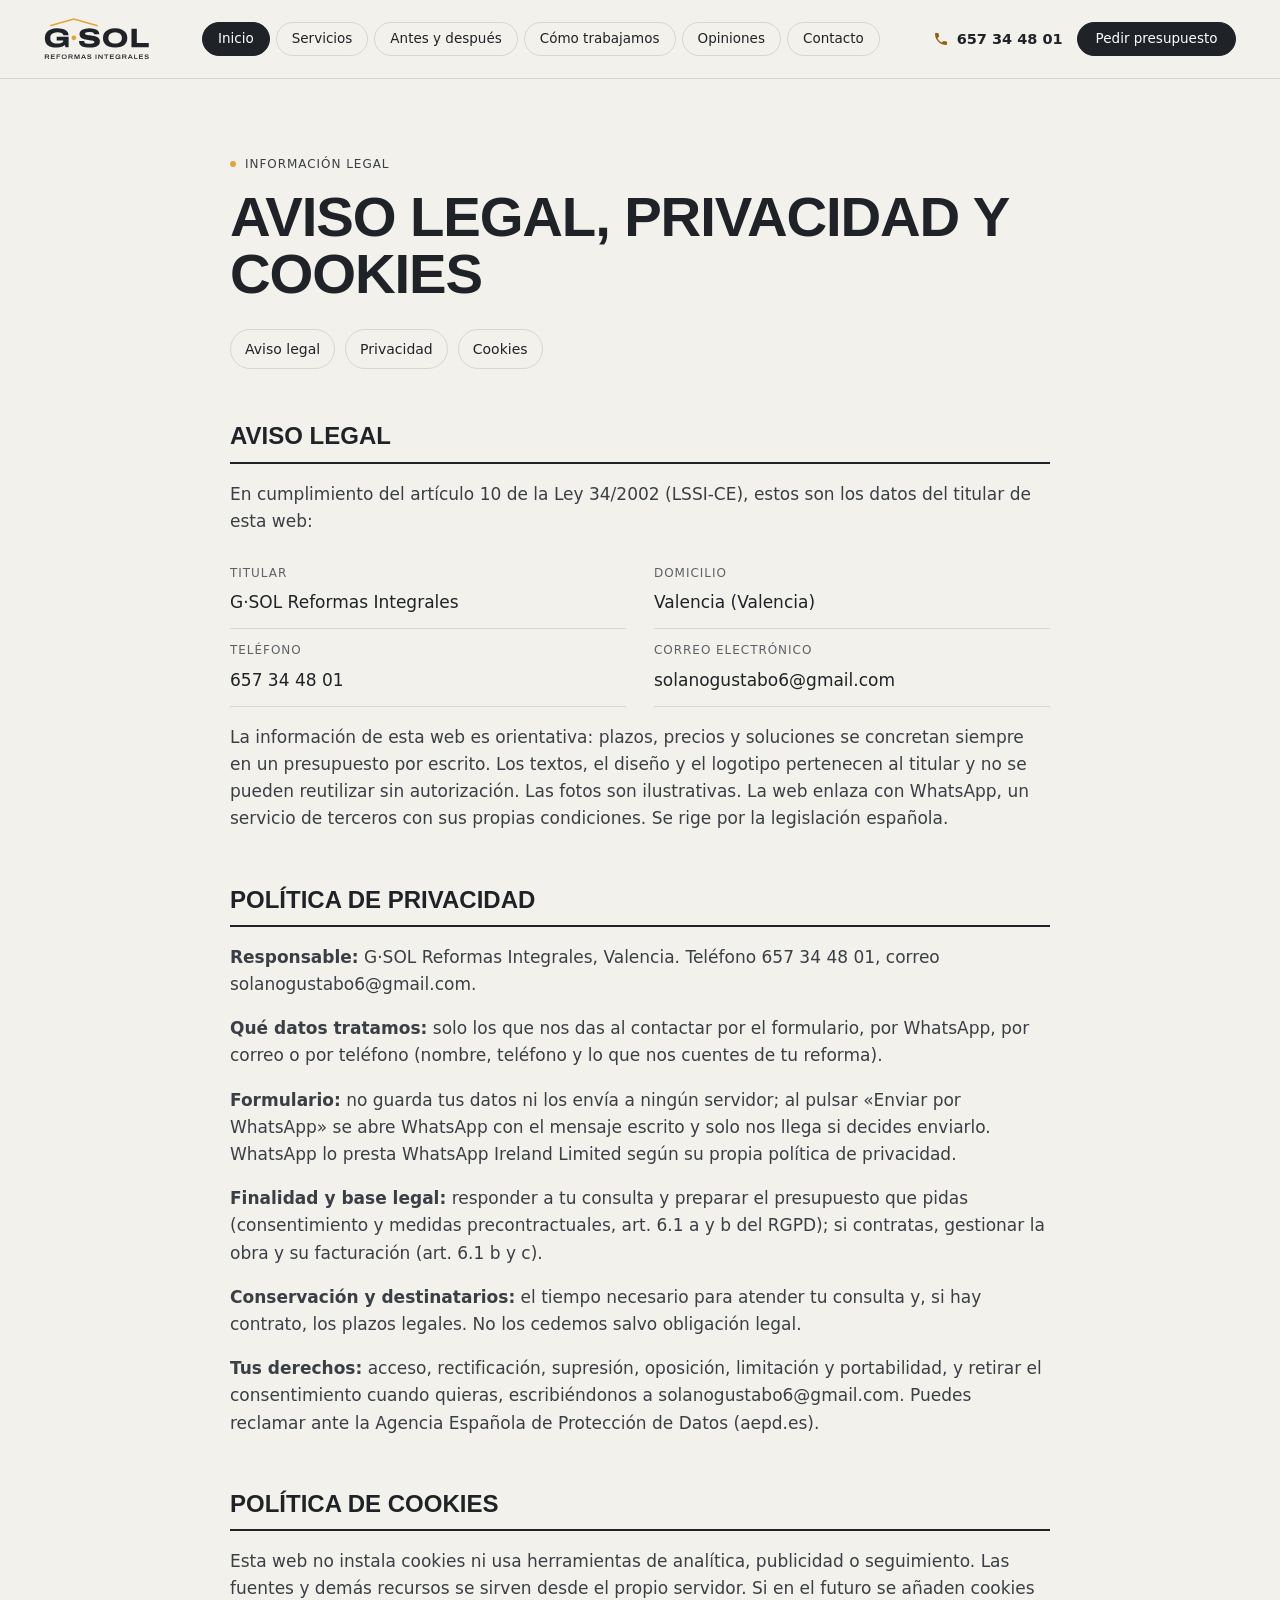
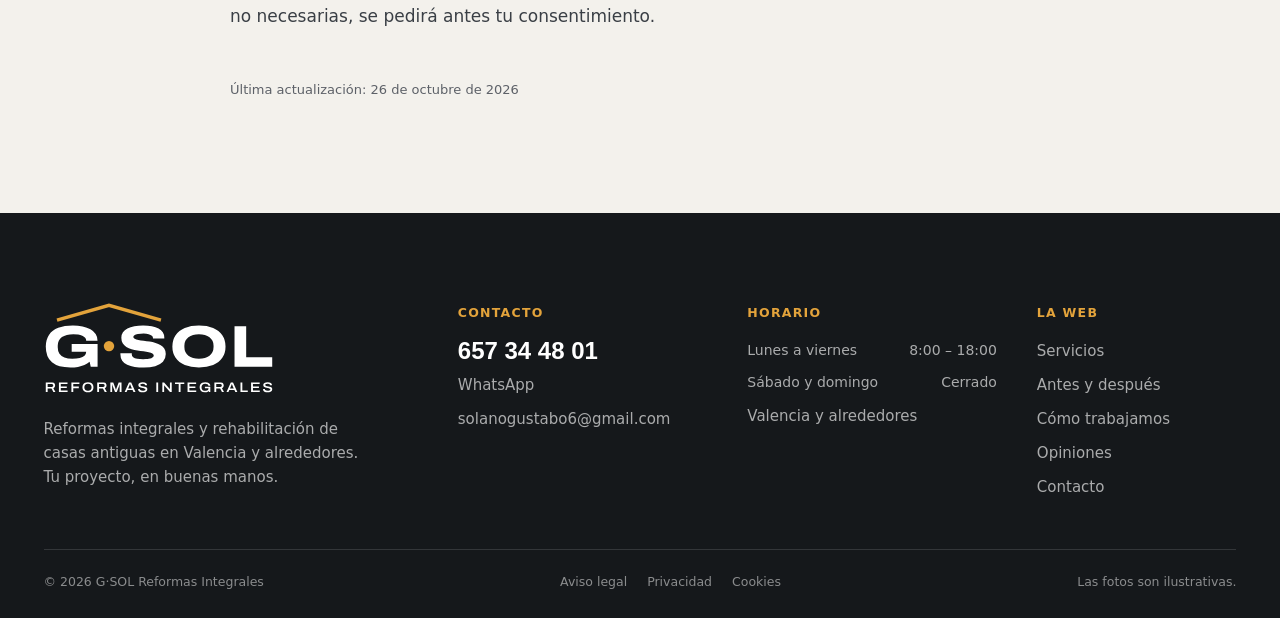
==== legal/index.html @ dd5038f7 "Web de muestra de G·SOL Reformas Integrales Co-Authored-By: Claude Opus 5.5 <noreply@anthropic.com>" ====
<!doctype html>
<html lang="es">
<head>
<meta charset="utf-8">
<meta name="viewport" content="width=device-width, initial-scale=1, viewport-fit=cover">
<title>Aviso legal, privacidad y cookies | G·SOL Reformas Integrales</title>
<meta name="description" content="Aviso legal, política de privacidad y de cookies de G·SOL Reformas Integrales (Valencia).">
<meta name="robots" content="noindex, follow">
<link rel="canonical" href="https://nocodya-hue.github.io/gsol-reforma/legal/">
<meta name="theme-color" content="#1F2327">
<meta property="og:type" content="website"><meta property="og:locale" content="es_ES"><meta property="og:title" content="Aviso legal, privacidad y cookies | G·SOL Reformas Integrales"><meta property="og:description" content="Aviso legal, política de privacidad y de cookies de G·SOL Reformas Integrales (Valencia)."><meta property="og:url" content="https://nocodya-hue.github.io/gsol-reforma/legal/"><meta property="og:image" content="https://nocodya-hue.github.io/gsol-reforma/media/img/srv-rehabilitacion-1080.webp">
<link rel="icon" href="../favicon.svg" type="image/svg+xml">
<link rel="preload" as="font" href="../fonts/archivo-var.woff2" type="font/woff2" crossorigin>
<link rel="preload" as="font" href="../fonts/inter-tight-var.woff2" type="font/woff2" crossorigin>
<script>document.documentElement.classList.add('js')</script>
<link rel="stylesheet" href="../css/main.css?v=mvpdw2lp">

</head>
<body class="sin-hero">
<a class="saltar" href="#contenido">Saltar al contenido</a>
<header class="cab" data-cab>
  <a class="cab__marca" href="../" aria-label="G·SOL Reformas Integrales, inicio"><svg class="logo cab__logo" viewBox="-30 -1080 3894 1549" role="img" aria-label="">
<path class="lg-sol" d="M190.0999999999999 -790 L1070.1 -1040 L1950.1 -790" fill="none" stroke-width="58" stroke-linejoin="miter" stroke-linecap="butt"/><path class="lg-letra" transform="translate(-56.5 0)" d="M473.9 12Q265.4 12 161 -76Q56.5 -164 56.5 -343.5Q56.5 -461 110.7 -540.2Q164.9 -619.5 267.5 -659.5Q370.2 -699.5 514 -699.5Q603.6 -699.5 679.8 -683.5Q756 -667.5 812.8 -635.5Q869.7 -603.6 901.2 -555.1Q932.6 -506.6 932.6 -441.6H740.6Q740.6 -470.4 722.9 -491.6Q705.3 -512.8 674.5 -525.8Q643.8 -538.9 604.7 -545.2Q565.7 -551.4 522.4 -551.4Q461.7 -551.4 413 -539.4Q364.2 -527.4 329.7 -502.8Q295.2 -478.2 277 -441.5Q258.9 -404.8 258.9 -356V-332Q258.9 -263.1 287.8 -219.9Q316.8 -176.7 371.9 -156.4Q427 -136 505.3 -136Q578.7 -136 631.4 -149.2Q684 -162.4 712 -187.9Q740.1 -213.5 740.1 -248.3V-254.4H495.1V-384H933.6V0H817.6L798.7 -83.3Q760.3 -50.7 710.4 -29.3Q660.6 -8 601.3 2Q541.9 12 473.9 12Z"/><circle class="lg-sol" cx="1070.1" cy="-350" r="88"/><path class="lg-letra" transform="translate(1211.8 0)" d="M449.2 12Q366 12 293.7 2Q221.3 -8 167 -32.9Q112.7 -57.9 82 -102.6Q51.3 -147.3 51.3 -216.3Q51.3 -218.3 51.3 -221.6Q51.3 -224.8 52.3 -227.8H245.9Q244.9 -223.8 244.6 -219.2Q244.3 -214.7 244.3 -209.6Q244.3 -179.1 268 -161.3Q291.6 -143.4 335 -136.1Q378.3 -128.8 435.7 -128.8Q459.9 -128.8 485.1 -130.3Q510.3 -131.9 533.7 -135.7Q557.1 -139.5 575.8 -146.6Q594.4 -153.7 605.5 -164.8Q616.5 -175.9 616.5 -191.5Q616.5 -213.7 593.5 -226.5Q570.5 -239.4 531.2 -247.2Q491.9 -255.1 443.1 -261.1Q394.3 -267.2 342 -275.4Q289.7 -283.7 240.9 -298.2Q192.1 -312.7 152.8 -336.7Q113.5 -360.6 90.5 -398.3Q67.5 -436 67.5 -490.4Q67.5 -544.2 94.5 -583.6Q121.6 -623 170.9 -648.7Q220.2 -674.4 287.9 -687Q355.5 -699.5 436.2 -699.5Q518.4 -699.5 584.5 -686.7Q650.7 -673.9 697.7 -648.3Q744.7 -622.8 769.8 -584.4Q794.8 -546 794.8 -494.8V-480.7H603.3V-489.4Q603.3 -510.4 584.6 -526.7Q565.8 -543 530.6 -552.8Q495.3 -562.5 445.7 -562.5Q385.2 -562.5 346.4 -555Q307.6 -547.4 289.2 -534.3Q270.9 -521.2 270.9 -505.5Q270.9 -484.9 293.9 -472.8Q316.9 -460.7 356.2 -453.7Q395.5 -446.6 444.3 -440.6Q493.1 -434.5 545.4 -426.2Q597.7 -418 646.5 -404.2Q695.3 -390.4 734.6 -366.7Q773.9 -343 796.9 -306.7Q819.9 -270.5 819.9 -217.6Q819.9 -135.2 772.2 -84.5Q724.6 -33.9 640.9 -10.9Q557.2 12 449.2 12ZM1381.2 12Q1243.2 12 1142 -30.2Q1040.9 -72.4 986.2 -151.9Q931.5 -231.4 931.5 -343.5Q931.5 -456.6 986.2 -536Q1040.9 -615.5 1142 -657.5Q1243.2 -699.5 1381.2 -699.5Q1521 -699.5 1621.7 -657.5Q1722.3 -615.5 1777 -536Q1831.7 -456.6 1831.7 -343.5Q1831.7 -231.4 1777 -151.9Q1722.3 -72.4 1621.7 -30.2Q1521 12 1381.2 12ZM1381.6 -136Q1436.4 -136 1481.7 -149.3Q1527 -162.6 1560 -187.9Q1593 -213.3 1611 -250Q1628.9 -286.8 1628.9 -333V-356.5Q1628.9 -402.5 1611 -438.8Q1593 -475.2 1560 -500.3Q1527 -525.4 1481.7 -538.4Q1436.4 -551.4 1381.6 -551.4Q1326.8 -551.4 1281.5 -538.4Q1236.2 -525.4 1203.2 -500.3Q1170.2 -475.2 1152.5 -438.8Q1134.9 -402.5 1134.9 -356.5V-333Q1134.9 -286.8 1152.5 -250Q1170.2 -213.3 1203.2 -187.9Q1236.2 -162.6 1281.5 -149.3Q1326.8 -136 1381.6 -136ZM1984 0V-687.5H2181.4V-160.3H2622.2V0Z"/><path class="lg-letra" transform="translate(-21.1 428.9) scale(0.2384)" d="M88.3 0V-686.4H534.2Q607.7 -686.4 655.5 -659Q703.4 -631.6 727.3 -583.8Q751.1 -536.1 751.1 -474.7Q751.1 -409.8 720 -357.6Q688.9 -305.3 627.4 -278.3L771.8 0H625L497.2 -254.6H220.6V0ZM220.6 -365.1H510.6Q561.1 -365.1 588.6 -394.7Q616.2 -424.2 616.2 -473.4Q616.2 -505.7 604.1 -528.2Q592.1 -550.7 568.6 -562.6Q545.1 -574.5 510.6 -574.5H220.6ZM1022.3 0V-686.4H1631.4V-574.5H1154.6V-406.3H1580.1V-294.3H1154.6V-111.9H1638.4V0ZM1908.3 0V-686.4H2475.8V-574.5H2040.6V-391H2434.5V-279.1H2040.6V0ZM3083.1 12Q2962.4 12 2874.5 -27.9Q2786.6 -67.9 2739.5 -147.1Q2692.4 -226.3 2692.4 -343.2Q2692.4 -461.1 2739.5 -539.8Q2786.6 -618.5 2874.5 -658.5Q2962.4 -698.4 3083.1 -698.4Q3204.9 -698.4 3292.4 -658.5Q3380 -618.5 3427.1 -539.8Q3474.2 -461.1 3474.2 -343.2Q3474.2 -226.3 3427.1 -147.1Q3380 -67.9 3292.4 -27.9Q3204.9 12 3083.1 12ZM3083.3 -99.5Q3141.3 -99.5 3188.1 -114.1Q3234.8 -128.8 3268.4 -157.7Q3302 -186.7 3320.3 -230.4Q3338.5 -274.1 3338.5 -332V-354.4Q3338.5 -412.6 3320.3 -456.4Q3302 -500.2 3268.4 -529.1Q3234.8 -558.1 3188.1 -572.5Q3141.3 -587 3083.3 -587Q3025.3 -587 2978.5 -572.5Q2931.7 -558.1 2898.1 -529.1Q2864.5 -500.2 2846.7 -456.4Q2829 -412.6 2829 -354.4V-332Q2829 -274.1 2846.7 -230.4Q2864.5 -186.7 2898.1 -157.7Q2931.8 -128.8 2978.5 -114.1Q3025.3 -99.5 3083.3 -99.5ZM3740.3 0V-686.4H4186.2Q4259.7 -686.4 4307.5 -659Q4355.4 -631.6 4379.3 -583.8Q4403.1 -536.1 4403.1 -474.7Q4403.1 -409.8 4372 -357.6Q4340.9 -305.3 4279.4 -278.3L4423.8 0H4277L4149.2 -254.6H3872.6V0ZM3872.6 -365.1H4162.6Q4213.1 -365.1 4240.6 -394.7Q4268.2 -424.2 4268.2 -473.4Q4268.2 -505.7 4256.1 -528.2Q4244.1 -550.7 4220.6 -562.6Q4197.1 -574.5 4162.6 -574.5H3872.6ZM4674.3 0V-686.4H4880.6L5022.6 -303.6Q5029.1 -285.9 5037.6 -260.1Q5046.2 -234.2 5054.9 -208.2Q5063.6 -182.1 5069.8 -161.6H5077.2Q5082.5 -180 5090.3 -205Q5098.1 -230 5106.6 -256.2Q5115.1 -282.4 5122.4 -303.1L5264.4 -686.4H5467.7V0H5335.4V-390.3Q5335.4 -420.8 5336.1 -454Q5336.8 -487.2 5338 -514.1Q5339.2 -541.1 5339.6 -552.4H5331.7Q5328 -540.2 5320.2 -515.4Q5312.3 -490.6 5303.9 -463.6Q5295.6 -436.5 5288.6 -416.5L5131.2 0H5006.1L4848.3 -416Q4840.9 -436.1 4833 -460.8Q4825.1 -485.5 4818.1 -510Q4811.1 -534.6 4805.7 -552.4H4797.8Q4798.7 -532.8 4799.4 -504.2Q4800.1 -475.6 4800.8 -445.7Q4801.6 -415.9 4801.6 -390.3V0ZM5691.1 0 5996 -686.4H6154.9L6460.3 0H6315.8L6253 -145.3H5890L5827.3 0ZM5937.5 -255.1H6205.1L6127.1 -439.2Q6122.5 -449.7 6115.1 -467.9Q6107.7 -486.1 6099.9 -506.5Q6092.1 -526.9 6085.2 -545Q6078.3 -563.1 6074.8 -572.2H6068.2Q6060.6 -552.1 6050.5 -526Q6040.4 -499.9 6031 -476.3Q6021.6 -452.6 6015.5 -438.8ZM6975.6 12Q6909.1 12 6849.7 1.2Q6790.2 -9.6 6745 -34.8Q6699.7 -60 6674 -101.4Q6648.3 -142.8 6648.3 -203.9Q6648.3 -208.3 6648.5 -212.8Q6648.8 -217.4 6649.3 -220.1H6781.3Q6780.8 -216.9 6780.3 -211.2Q6779.8 -205.5 6779.8 -199.7Q6779.8 -166.3 6803.5 -143.8Q6827.3 -121.2 6871.5 -109.9Q6915.8 -98.6 6975.1 -98.6Q7005.9 -98.6 7034 -101.9Q7062.1 -105.2 7085.7 -111.7Q7109.4 -118.3 7127 -128.6Q7144.6 -139 7154.3 -153.3Q7163.9 -167.7 7163.9 -186Q7163.9 -214.9 7143 -233.1Q7122.2 -251.3 7086.7 -263.4Q7051.3 -275.4 7006.9 -284.5Q6962.4 -293.5 6915.2 -303.3Q6868 -313.1 6823.5 -327.9Q6779.1 -342.7 6743.7 -364.9Q6708.2 -387.2 6687.4 -421.8Q6666.5 -456.4 6666.5 -506Q6666.5 -552.7 6687.6 -588.7Q6708.6 -624.7 6749 -649.1Q6789.4 -673.6 6846.9 -686Q6904.3 -698.4 6977.1 -698.4Q7047.4 -698.4 7103 -685.6Q7158.6 -672.8 7197.4 -647.6Q7236.2 -622.4 7256.5 -585.8Q7276.8 -549.2 7276.8 -501.6V-487.4H7146.6V-500Q7146.6 -526.6 7125.5 -546.1Q7104.4 -565.5 7067.2 -576.7Q7030 -587.8 6981.3 -587.8Q6920.8 -587.8 6880.9 -578.5Q6841 -569.1 6821.3 -552.1Q6801.6 -535 6801.6 -512Q6801.6 -486.6 6822.4 -470.2Q6843.3 -453.8 6878.7 -443Q6914.2 -432.2 6958.6 -423.4Q7003.1 -414.6 7050.3 -404.4Q7097.5 -394.1 7141.9 -379.7Q7186.4 -365.3 7221.8 -342.5Q7257.3 -319.7 7278.1 -285.7Q7299 -251.6 7299 -202.8Q7299 -125 7257.7 -77.6Q7216.4 -30.2 7143.5 -9.1Q7070.6 12 6975.6 12ZM7938.3 0V-686.4H8070.6V0ZM8367.3 0V-686.4H8493.1L8835.8 -289.7Q8844.6 -281.3 8856.6 -266.9Q8868.7 -252.5 8881 -237.9Q8893.3 -223.3 8901 -212.5H8907.4Q8906.9 -230.3 8906.3 -252.1Q8905.6 -274 8905.6 -290.7V-686.4H9033V0H8910L8565.7 -400.8Q8549 -419.1 8529.5 -443.1Q8510.1 -467.1 8499.3 -480.1H8493.3Q8493.8 -466.4 8494.2 -443.6Q8494.6 -420.9 8494.6 -394.2V0ZM9528.6 0V-571H9266V-686.4H9924.2V-571H9660.9V0ZM10157.3 0V-686.4H10766.4V-574.5H10289.6V-406.3H10715.1V-294.3H10289.6V-111.9H10773.4V0ZM11390.4 12Q11207.1 12 11111.6 -74.9Q11016.1 -161.8 11016.1 -343Q11016.1 -461.7 11062.9 -540.7Q11109.7 -619.7 11198.4 -659.1Q11287.2 -698.4 11411.5 -698.4Q11490 -698.4 11556 -683.2Q11621.9 -668 11670.7 -637.1Q11719.5 -606.2 11746.2 -559.3Q11772.9 -512.4 11772.9 -448.5H11640.5Q11640.5 -485.4 11622.4 -511.9Q11604.3 -538.4 11572.8 -555.1Q11541.3 -571.7 11501 -579.3Q11460.7 -587 11415.9 -587Q11355.7 -587 11306.9 -573.3Q11258.1 -559.5 11223.5 -530.9Q11188.9 -502.2 11170.6 -458.3Q11152.3 -414.4 11152.3 -354.5V-332Q11152.3 -249.7 11181.7 -198.4Q11211 -147.1 11266.7 -123.3Q11322.5 -99.5 11400.6 -99.5Q11480.4 -99.5 11533.9 -118Q11587.5 -136.6 11614.9 -172Q11642.4 -207.5 11642.4 -257.3V-266H11389.3V-373.5H11773.4V0H11684.4L11671.4 -85Q11638.6 -51.1 11595.6 -29.6Q11552.7 -8.2 11501.3 1.9Q11449.9 12 11390.4 12ZM12063.3 0V-686.4H12509.2Q12582.7 -686.4 12630.5 -659Q12678.4 -631.6 12702.3 -583.8Q12726.1 -536.1 12726.1 -474.7Q12726.1 -409.8 12695 -357.6Q12663.9 -305.3 12602.4 -278.3L12746.8 0H12600L12472.2 -254.6H12195.6V0ZM12195.6 -365.1H12485.6Q12536.1 -365.1 12563.6 -394.7Q12591.2 -424.2 12591.2 -473.4Q12591.2 -505.7 12579.1 -528.2Q12567.1 -550.7 12543.6 -562.6Q12520.1 -574.5 12485.6 -574.5H12195.6ZM12924.1 0 13229 -686.4H13387.9L13693.3 0H13548.8L13486 -145.3H13123L13060.3 0ZM13170.5 -255.1H13438.1L13360.1 -439.2Q13355.5 -449.7 13348.1 -467.9Q13340.7 -486.1 13332.9 -506.5Q13325.1 -526.9 13318.2 -545Q13311.3 -563.1 13307.8 -572.2H13301.2Q13293.6 -552.1 13283.5 -526Q13273.4 -499.9 13264 -476.3Q13254.6 -452.6 13248.5 -438.8ZM13916.3 0V-686.4H14048.6V-115.9H14435.9V0ZM14669.3 0V-686.4H15278.4V-574.5H14801.6V-406.3H15227.1V-294.3H14801.6V-111.9H15285.4V0ZM15847.6 12Q15781.1 12 15721.7 1.2Q15662.2 -9.6 15617 -34.8Q15571.7 -60 15546 -101.4Q15520.3 -142.8 15520.3 -203.9Q15520.3 -208.3 15520.5 -212.8Q15520.8 -217.4 15521.3 -220.1H15653.3Q15652.8 -216.9 15652.3 -211.2Q15651.8 -205.5 15651.8 -199.7Q15651.8 -166.3 15675.5 -143.8Q15699.3 -121.2 15743.5 -109.9Q15787.8 -98.6 15847.1 -98.6Q15877.9 -98.6 15906 -101.9Q15934.1 -105.2 15957.7 -111.7Q15981.4 -118.3 15999 -128.6Q16016.6 -139 16026.3 -153.3Q16035.9 -167.7 16035.9 -186Q16035.9 -214.9 16015 -233.1Q15994.2 -251.3 15958.7 -263.4Q15923.3 -275.4 15878.9 -284.5Q15834.4 -293.5 15787.2 -303.3Q15740 -313.1 15695.5 -327.9Q15651.1 -342.7 15615.7 -364.9Q15580.2 -387.2 15559.4 -421.8Q15538.5 -456.4 15538.5 -506Q15538.5 -552.7 15559.6 -588.7Q15580.6 -624.7 15621 -649.1Q15661.4 -673.6 15718.9 -686Q15776.3 -698.4 15849.1 -698.4Q15919.4 -698.4 15975 -685.6Q16030.6 -672.8 16069.4 -647.6Q16108.2 -622.4 16128.5 -585.8Q16148.8 -549.2 16148.8 -501.6V-487.4H16018.6V-500Q16018.6 -526.6 15997.5 -546.1Q15976.4 -565.5 15939.2 -576.7Q15902 -587.8 15853.3 -587.8Q15792.8 -587.8 15752.9 -578.5Q15713 -569.1 15693.3 -552.1Q15673.6 -535 15673.6 -512Q15673.6 -486.6 15694.4 -470.2Q15715.3 -453.8 15750.7 -443Q15786.2 -432.2 15830.6 -423.4Q15875.1 -414.6 15922.3 -404.4Q15969.5 -394.1 16013.9 -379.7Q16058.4 -365.3 16093.8 -342.5Q16129.3 -319.7 16150.1 -285.7Q16171 -251.6 16171 -202.8Q16171 -125 16129.7 -77.6Q16088.4 -30.2 16015.5 -9.1Q15942.6 12 15847.6 12Z"/>
</svg></a>
  <nav class="cab__nav pildoras" aria-label="Principal"><a class="pildora es-activa" href="../">Inicio</a><a class="pildora" href="../#servicios">Servicios</a><a class="pildora" href="../#antes-despues">Antes y después</a><a class="pildora" href="../#plano">Cómo trabajamos</a><a class="pildora" href="../#opiniones">Opiniones</a><a class="pildora" href="../#contacto">Contacto</a></nav>
  <div class="cab__acc">
    <a class="cab__tel" href="tel:+34657344801" aria-label="Llamar al 657 34 48 01"><svg viewBox="0 0 24 24" aria-hidden="true"><path d="M6.6 10.8a15 15 0 0 0 6.6 6.6l2.2-2.2c.3-.3.7-.4 1-.2 1.1.4 2.3.6 3.6.6.6 0 1 .4 1 1V20c0 .6-.4 1-1 1A17 17 0 0 1 3 4c0-.6.4-1 1-1h3.5c.6 0 1 .4 1 1 0 1.3.2 2.5.6 3.6.1.3 0 .7-.2 1z" fill="currentColor"/></svg><span>657 34 48 01</span></a>
    <a class="pildora pildora--linea" href="../#contacto">Pedir presupuesto</a>
    <button class="cab__menu" type="button" aria-expanded="false" aria-controls="menu" aria-label="Abrir menú" data-menu><span></span><span></span></button>
  </div>
</header>
<div class="menu" id="menu" data-menu-panel hidden>
  <nav aria-label="Menú"><a href="../#servicios"><i>01</i>Servicios</a><a href="../#antes-despues"><i>02</i>Antes y después</a><a href="../#plano"><i>03</i>Cómo trabajamos</a><a href="../#opiniones"><i>04</i>Opiniones</a><a href="../#contacto"><i>05</i>Contacto</a></nav>
  <div class="menu__pie"><span class="estado estado--claro" data-estado data-horario='{"0":[],"1":[["08:00","18:00"]],"2":[["08:00","18:00"]],"3":[["08:00","18:00"]],"4":[["08:00","18:00"]],"5":[["08:00","18:00"]],"6":[]}'><i></i><span data-estado-txt>L–V 8:00–18:00</span></span><a class="btn btn--sol btn--ancho" href="tel:+34657344801"><svg viewBox="0 0 24 24" aria-hidden="true"><path d="M6.6 10.8a15 15 0 0 0 6.6 6.6l2.2-2.2c.3-.3.7-.4 1-.2 1.1.4 2.3.6 3.6.6.6 0 1 .4 1 1V20c0 .6-.4 1-1 1A17 17 0 0 1 3 4c0-.6.4-1 1-1h3.5c.6 0 1 .4 1 1 0 1.3.2 2.5.6 3.6.1.3 0 .7-.2 1z" fill="currentColor"/></svg><span>Llamar al 657 34 48 01</span></a></div>
</div>
<main id="contenido">
<section class="legal"><div class="env env--estrecho">
  <p class="punto">Información legal</p><h1 class="legal__tit">Aviso legal, privacidad y cookies</h1>
  <nav class="legal__indice"><a href="#aviso-legal">Aviso legal</a><a href="#privacidad">Privacidad</a><a href="#cookies">Cookies</a></nav>
  <h2 id="aviso-legal">Aviso legal</h2>
  <p>En cumplimiento del artículo 10 de la Ley 34/2002 (LSSI-CE), estos son los datos del titular de esta web:</p>
  <dl class="legal__datos"><div><dt>Titular</dt><dd>G·SOL Reformas Integrales</dd></div><div><dt>Domicilio</dt><dd>Valencia (Valencia)</dd></div><div><dt>Teléfono</dt><dd>657 34 48 01</dd></div><div><dt>Correo electrónico</dt><dd>solanogustabo6@gmail.com</dd></div></dl>
  <p>La información de esta web es orientativa: plazos, precios y soluciones se concretan siempre en un presupuesto por escrito. Los textos, el diseño y el logotipo pertenecen al titular y no se pueden reutilizar sin autorización. Las fotos son ilustrativas. La web enlaza con WhatsApp, un servicio de terceros con sus propias condiciones. Se rige por la legislación española.</p>
  <h2 id="privacidad">Política de privacidad</h2>
  <p><b>Responsable:</b> G·SOL Reformas Integrales, Valencia. Teléfono 657 34 48 01, correo solanogustabo6@gmail.com.</p>
  <p><b>Qué datos tratamos:</b> solo los que nos das al contactar por el formulario, por WhatsApp, por correo o por teléfono (nombre, teléfono y lo que nos cuentes de tu reforma).</p>
  <p><b>Formulario:</b> no guarda tus datos ni los envía a ningún servidor; al pulsar «Enviar por WhatsApp» se abre WhatsApp con el mensaje escrito y solo nos llega si decides enviarlo. WhatsApp lo presta WhatsApp Ireland Limited según su propia política de privacidad.</p>
  <p><b>Finalidad y base legal:</b> responder a tu consulta y preparar el presupuesto que pidas (consentimiento y medidas precontractuales, art. 6.1 a y b del RGPD); si contratas, gestionar la obra y su facturación (art. 6.1 b y c).</p>
  <p><b>Conservación y destinatarios:</b> el tiempo necesario para atender tu consulta y, si hay contrato, los plazos legales. No los cedemos salvo obligación legal.</p>
  <p><b>Tus derechos:</b> acceso, rectificación, supresión, oposición, limitación y portabilidad, y retirar el consentimiento cuando quieras, escribiéndonos a solanogustabo6@gmail.com. Puedes reclamar ante la Agencia Española de Protección de Datos (aepd.es).</p>
  <h2 id="cookies">Política de cookies</h2>
  <p>Esta web no instala cookies ni usa herramientas de analítica, publicidad o seguimiento. Las fuentes y demás recursos se sirven desde el propio servidor. Si en el futuro se añaden cookies no necesarias, se pedirá antes tu consentimiento.</p>
  <p class="legal__fecha">Última actualización: 26 de octubre de 2026</p>
</div></section>
</main>
<footer class="pie">
  <div class="env pie__arriba">
    <div class="pie__marca"><svg class="logo pie__logo" viewBox="-30 -1080 3894 1549" role="img" aria-label="G·SOL Reformas Integrales">
<path class="lg-sol" d="M190.0999999999999 -790 L1070.1 -1040 L1950.1 -790" fill="none" stroke-width="58" stroke-linejoin="miter" stroke-linecap="butt"/><path class="lg-letra" transform="translate(-56.5 0)" d="M473.9 12Q265.4 12 161 -76Q56.5 -164 56.5 -343.5Q56.5 -461 110.7 -540.2Q164.9 -619.5 267.5 -659.5Q370.2 -699.5 514 -699.5Q603.6 -699.5 679.8 -683.5Q756 -667.5 812.8 -635.5Q869.7 -603.6 901.2 -555.1Q932.6 -506.6 932.6 -441.6H740.6Q740.6 -470.4 722.9 -491.6Q705.3 -512.8 674.5 -525.8Q643.8 -538.9 604.7 -545.2Q565.7 -551.4 522.4 -551.4Q461.7 -551.4 413 -539.4Q364.2 -527.4 329.7 -502.8Q295.2 -478.2 277 -441.5Q258.9 -404.8 258.9 -356V-332Q258.9 -263.1 287.8 -219.9Q316.8 -176.7 371.9 -156.4Q427 -136 505.3 -136Q578.7 -136 631.4 -149.2Q684 -162.4 712 -187.9Q740.1 -213.5 740.1 -248.3V-254.4H495.1V-384H933.6V0H817.6L798.7 -83.3Q760.3 -50.7 710.4 -29.3Q660.6 -8 601.3 2Q541.9 12 473.9 12Z"/><circle class="lg-sol" cx="1070.1" cy="-350" r="88"/><path class="lg-letra" transform="translate(1211.8 0)" d="M449.2 12Q366 12 293.7 2Q221.3 -8 167 -32.9Q112.7 -57.9 82 -102.6Q51.3 -147.3 51.3 -216.3Q51.3 -218.3 51.3 -221.6Q51.3 -224.8 52.3 -227.8H245.9Q244.9 -223.8 244.6 -219.2Q244.3 -214.7 244.3 -209.6Q244.3 -179.1 268 -161.3Q291.6 -143.4 335 -136.1Q378.3 -128.8 435.7 -128.8Q459.9 -128.8 485.1 -130.3Q510.3 -131.9 533.7 -135.7Q557.1 -139.5 575.8 -146.6Q594.4 -153.7 605.5 -164.8Q616.5 -175.9 616.5 -191.5Q616.5 -213.7 593.5 -226.5Q570.5 -239.4 531.2 -247.2Q491.9 -255.1 443.1 -261.1Q394.3 -267.2 342 -275.4Q289.7 -283.7 240.9 -298.2Q192.1 -312.7 152.8 -336.7Q113.5 -360.6 90.5 -398.3Q67.5 -436 67.5 -490.4Q67.5 -544.2 94.5 -583.6Q121.6 -623 170.9 -648.7Q220.2 -674.4 287.9 -687Q355.5 -699.5 436.2 -699.5Q518.4 -699.5 584.5 -686.7Q650.7 -673.9 697.7 -648.3Q744.7 -622.8 769.8 -584.4Q794.8 -546 794.8 -494.8V-480.7H603.3V-489.4Q603.3 -510.4 584.6 -526.7Q565.8 -543 530.6 -552.8Q495.3 -562.5 445.7 -562.5Q385.2 -562.5 346.4 -555Q307.6 -547.4 289.2 -534.3Q270.9 -521.2 270.9 -505.5Q270.9 -484.9 293.9 -472.8Q316.9 -460.7 356.2 -453.7Q395.5 -446.6 444.3 -440.6Q493.1 -434.5 545.4 -426.2Q597.7 -418 646.5 -404.2Q695.3 -390.4 734.6 -366.7Q773.9 -343 796.9 -306.7Q819.9 -270.5 819.9 -217.6Q819.9 -135.2 772.2 -84.5Q724.6 -33.9 640.9 -10.9Q557.2 12 449.2 12ZM1381.2 12Q1243.2 12 1142 -30.2Q1040.9 -72.4 986.2 -151.9Q931.5 -231.4 931.5 -343.5Q931.5 -456.6 986.2 -536Q1040.9 -615.5 1142 -657.5Q1243.2 -699.5 1381.2 -699.5Q1521 -699.5 1621.7 -657.5Q1722.3 -615.5 1777 -536Q1831.7 -456.6 1831.7 -343.5Q1831.7 -231.4 1777 -151.9Q1722.3 -72.4 1621.7 -30.2Q1521 12 1381.2 12ZM1381.6 -136Q1436.4 -136 1481.7 -149.3Q1527 -162.6 1560 -187.9Q1593 -213.3 1611 -250Q1628.9 -286.8 1628.9 -333V-356.5Q1628.9 -402.5 1611 -438.8Q1593 -475.2 1560 -500.3Q1527 -525.4 1481.7 -538.4Q1436.4 -551.4 1381.6 -551.4Q1326.8 -551.4 1281.5 -538.4Q1236.2 -525.4 1203.2 -500.3Q1170.2 -475.2 1152.5 -438.8Q1134.9 -402.5 1134.9 -356.5V-333Q1134.9 -286.8 1152.5 -250Q1170.2 -213.3 1203.2 -187.9Q1236.2 -162.6 1281.5 -149.3Q1326.8 -136 1381.6 -136ZM1984 0V-687.5H2181.4V-160.3H2622.2V0Z"/><path class="lg-letra" transform="translate(-21.1 428.9) scale(0.2384)" d="M88.3 0V-686.4H534.2Q607.7 -686.4 655.5 -659Q703.4 -631.6 727.3 -583.8Q751.1 -536.1 751.1 -474.7Q751.1 -409.8 720 -357.6Q688.9 -305.3 627.4 -278.3L771.8 0H625L497.2 -254.6H220.6V0ZM220.6 -365.1H510.6Q561.1 -365.1 588.6 -394.7Q616.2 -424.2 616.2 -473.4Q616.2 -505.7 604.1 -528.2Q592.1 -550.7 568.6 -562.6Q545.1 -574.5 510.6 -574.5H220.6ZM1022.3 0V-686.4H1631.4V-574.5H1154.6V-406.3H1580.1V-294.3H1154.6V-111.9H1638.4V0ZM1908.3 0V-686.4H2475.8V-574.5H2040.6V-391H2434.5V-279.1H2040.6V0ZM3083.1 12Q2962.4 12 2874.5 -27.9Q2786.6 -67.9 2739.5 -147.1Q2692.4 -226.3 2692.4 -343.2Q2692.4 -461.1 2739.5 -539.8Q2786.6 -618.5 2874.5 -658.5Q2962.4 -698.4 3083.1 -698.4Q3204.9 -698.4 3292.4 -658.5Q3380 -618.5 3427.1 -539.8Q3474.2 -461.1 3474.2 -343.2Q3474.2 -226.3 3427.1 -147.1Q3380 -67.9 3292.4 -27.9Q3204.9 12 3083.1 12ZM3083.3 -99.5Q3141.3 -99.5 3188.1 -114.1Q3234.8 -128.8 3268.4 -157.7Q3302 -186.7 3320.3 -230.4Q3338.5 -274.1 3338.5 -332V-354.4Q3338.5 -412.6 3320.3 -456.4Q3302 -500.2 3268.4 -529.1Q3234.8 -558.1 3188.1 -572.5Q3141.3 -587 3083.3 -587Q3025.3 -587 2978.5 -572.5Q2931.7 -558.1 2898.1 -529.1Q2864.5 -500.2 2846.7 -456.4Q2829 -412.6 2829 -354.4V-332Q2829 -274.1 2846.7 -230.4Q2864.5 -186.7 2898.1 -157.7Q2931.8 -128.8 2978.5 -114.1Q3025.3 -99.5 3083.3 -99.5ZM3740.3 0V-686.4H4186.2Q4259.7 -686.4 4307.5 -659Q4355.4 -631.6 4379.3 -583.8Q4403.1 -536.1 4403.1 -474.7Q4403.1 -409.8 4372 -357.6Q4340.9 -305.3 4279.4 -278.3L4423.8 0H4277L4149.2 -254.6H3872.6V0ZM3872.6 -365.1H4162.6Q4213.1 -365.1 4240.6 -394.7Q4268.2 -424.2 4268.2 -473.4Q4268.2 -505.7 4256.1 -528.2Q4244.1 -550.7 4220.6 -562.6Q4197.1 -574.5 4162.6 -574.5H3872.6ZM4674.3 0V-686.4H4880.6L5022.6 -303.6Q5029.1 -285.9 5037.6 -260.1Q5046.2 -234.2 5054.9 -208.2Q5063.6 -182.1 5069.8 -161.6H5077.2Q5082.5 -180 5090.3 -205Q5098.1 -230 5106.6 -256.2Q5115.1 -282.4 5122.4 -303.1L5264.4 -686.4H5467.7V0H5335.4V-390.3Q5335.4 -420.8 5336.1 -454Q5336.8 -487.2 5338 -514.1Q5339.2 -541.1 5339.6 -552.4H5331.7Q5328 -540.2 5320.2 -515.4Q5312.3 -490.6 5303.9 -463.6Q5295.6 -436.5 5288.6 -416.5L5131.2 0H5006.1L4848.3 -416Q4840.9 -436.1 4833 -460.8Q4825.1 -485.5 4818.1 -510Q4811.1 -534.6 4805.7 -552.4H4797.8Q4798.7 -532.8 4799.4 -504.2Q4800.1 -475.6 4800.8 -445.7Q4801.6 -415.9 4801.6 -390.3V0ZM5691.1 0 5996 -686.4H6154.9L6460.3 0H6315.8L6253 -145.3H5890L5827.3 0ZM5937.5 -255.1H6205.1L6127.1 -439.2Q6122.5 -449.7 6115.1 -467.9Q6107.7 -486.1 6099.9 -506.5Q6092.1 -526.9 6085.2 -545Q6078.3 -563.1 6074.8 -572.2H6068.2Q6060.6 -552.1 6050.5 -526Q6040.4 -499.9 6031 -476.3Q6021.6 -452.6 6015.5 -438.8ZM6975.6 12Q6909.1 12 6849.7 1.2Q6790.2 -9.6 6745 -34.8Q6699.7 -60 6674 -101.4Q6648.3 -142.8 6648.3 -203.9Q6648.3 -208.3 6648.5 -212.8Q6648.8 -217.4 6649.3 -220.1H6781.3Q6780.8 -216.9 6780.3 -211.2Q6779.8 -205.5 6779.8 -199.7Q6779.8 -166.3 6803.5 -143.8Q6827.3 -121.2 6871.5 -109.9Q6915.8 -98.6 6975.1 -98.6Q7005.9 -98.6 7034 -101.9Q7062.1 -105.2 7085.7 -111.7Q7109.4 -118.3 7127 -128.6Q7144.6 -139 7154.3 -153.3Q7163.9 -167.7 7163.9 -186Q7163.9 -214.9 7143 -233.1Q7122.2 -251.3 7086.7 -263.4Q7051.3 -275.4 7006.9 -284.5Q6962.4 -293.5 6915.2 -303.3Q6868 -313.1 6823.5 -327.9Q6779.1 -342.7 6743.7 -364.9Q6708.2 -387.2 6687.4 -421.8Q6666.5 -456.4 6666.5 -506Q6666.5 -552.7 6687.6 -588.7Q6708.6 -624.7 6749 -649.1Q6789.4 -673.6 6846.9 -686Q6904.3 -698.4 6977.1 -698.4Q7047.4 -698.4 7103 -685.6Q7158.6 -672.8 7197.4 -647.6Q7236.2 -622.4 7256.5 -585.8Q7276.8 -549.2 7276.8 -501.6V-487.4H7146.6V-500Q7146.6 -526.6 7125.5 -546.1Q7104.4 -565.5 7067.2 -576.7Q7030 -587.8 6981.3 -587.8Q6920.8 -587.8 6880.9 -578.5Q6841 -569.1 6821.3 -552.1Q6801.6 -535 6801.6 -512Q6801.6 -486.6 6822.4 -470.2Q6843.3 -453.8 6878.7 -443Q6914.2 -432.2 6958.6 -423.4Q7003.1 -414.6 7050.3 -404.4Q7097.5 -394.1 7141.9 -379.7Q7186.4 -365.3 7221.8 -342.5Q7257.3 -319.7 7278.1 -285.7Q7299 -251.6 7299 -202.8Q7299 -125 7257.7 -77.6Q7216.4 -30.2 7143.5 -9.1Q7070.6 12 6975.6 12ZM7938.3 0V-686.4H8070.6V0ZM8367.3 0V-686.4H8493.1L8835.8 -289.7Q8844.6 -281.3 8856.6 -266.9Q8868.7 -252.5 8881 -237.9Q8893.3 -223.3 8901 -212.5H8907.4Q8906.9 -230.3 8906.3 -252.1Q8905.6 -274 8905.6 -290.7V-686.4H9033V0H8910L8565.7 -400.8Q8549 -419.1 8529.5 -443.1Q8510.1 -467.1 8499.3 -480.1H8493.3Q8493.8 -466.4 8494.2 -443.6Q8494.6 -420.9 8494.6 -394.2V0ZM9528.6 0V-571H9266V-686.4H9924.2V-571H9660.9V0ZM10157.3 0V-686.4H10766.4V-574.5H10289.6V-406.3H10715.1V-294.3H10289.6V-111.9H10773.4V0ZM11390.4 12Q11207.1 12 11111.6 -74.9Q11016.1 -161.8 11016.1 -343Q11016.1 -461.7 11062.9 -540.7Q11109.7 -619.7 11198.4 -659.1Q11287.2 -698.4 11411.5 -698.4Q11490 -698.4 11556 -683.2Q11621.9 -668 11670.7 -637.1Q11719.5 -606.2 11746.2 -559.3Q11772.9 -512.4 11772.9 -448.5H11640.5Q11640.5 -485.4 11622.4 -511.9Q11604.3 -538.4 11572.8 -555.1Q11541.3 -571.7 11501 -579.3Q11460.7 -587 11415.9 -587Q11355.7 -587 11306.9 -573.3Q11258.1 -559.5 11223.5 -530.9Q11188.9 -502.2 11170.6 -458.3Q11152.3 -414.4 11152.3 -354.5V-332Q11152.3 -249.7 11181.7 -198.4Q11211 -147.1 11266.7 -123.3Q11322.5 -99.5 11400.6 -99.5Q11480.4 -99.5 11533.9 -118Q11587.5 -136.6 11614.9 -172Q11642.4 -207.5 11642.4 -257.3V-266H11389.3V-373.5H11773.4V0H11684.4L11671.4 -85Q11638.6 -51.1 11595.6 -29.6Q11552.7 -8.2 11501.3 1.9Q11449.9 12 11390.4 12ZM12063.3 0V-686.4H12509.2Q12582.7 -686.4 12630.5 -659Q12678.4 -631.6 12702.3 -583.8Q12726.1 -536.1 12726.1 -474.7Q12726.1 -409.8 12695 -357.6Q12663.9 -305.3 12602.4 -278.3L12746.8 0H12600L12472.2 -254.6H12195.6V0ZM12195.6 -365.1H12485.6Q12536.1 -365.1 12563.6 -394.7Q12591.2 -424.2 12591.2 -473.4Q12591.2 -505.7 12579.1 -528.2Q12567.1 -550.7 12543.6 -562.6Q12520.1 -574.5 12485.6 -574.5H12195.6ZM12924.1 0 13229 -686.4H13387.9L13693.3 0H13548.8L13486 -145.3H13123L13060.3 0ZM13170.5 -255.1H13438.1L13360.1 -439.2Q13355.5 -449.7 13348.1 -467.9Q13340.7 -486.1 13332.9 -506.5Q13325.1 -526.9 13318.2 -545Q13311.3 -563.1 13307.8 -572.2H13301.2Q13293.6 -552.1 13283.5 -526Q13273.4 -499.9 13264 -476.3Q13254.6 -452.6 13248.5 -438.8ZM13916.3 0V-686.4H14048.6V-115.9H14435.9V0ZM14669.3 0V-686.4H15278.4V-574.5H14801.6V-406.3H15227.1V-294.3H14801.6V-111.9H15285.4V0ZM15847.6 12Q15781.1 12 15721.7 1.2Q15662.2 -9.6 15617 -34.8Q15571.7 -60 15546 -101.4Q15520.3 -142.8 15520.3 -203.9Q15520.3 -208.3 15520.5 -212.8Q15520.8 -217.4 15521.3 -220.1H15653.3Q15652.8 -216.9 15652.3 -211.2Q15651.8 -205.5 15651.8 -199.7Q15651.8 -166.3 15675.5 -143.8Q15699.3 -121.2 15743.5 -109.9Q15787.8 -98.6 15847.1 -98.6Q15877.9 -98.6 15906 -101.9Q15934.1 -105.2 15957.7 -111.7Q15981.4 -118.3 15999 -128.6Q16016.6 -139 16026.3 -153.3Q16035.9 -167.7 16035.9 -186Q16035.9 -214.9 16015 -233.1Q15994.2 -251.3 15958.7 -263.4Q15923.3 -275.4 15878.9 -284.5Q15834.4 -293.5 15787.2 -303.3Q15740 -313.1 15695.5 -327.9Q15651.1 -342.7 15615.7 -364.9Q15580.2 -387.2 15559.4 -421.8Q15538.5 -456.4 15538.5 -506Q15538.5 -552.7 15559.6 -588.7Q15580.6 -624.7 15621 -649.1Q15661.4 -673.6 15718.9 -686Q15776.3 -698.4 15849.1 -698.4Q15919.4 -698.4 15975 -685.6Q16030.6 -672.8 16069.4 -647.6Q16108.2 -622.4 16128.5 -585.8Q16148.8 -549.2 16148.8 -501.6V-487.4H16018.6V-500Q16018.6 -526.6 15997.5 -546.1Q15976.4 -565.5 15939.2 -576.7Q15902 -587.8 15853.3 -587.8Q15792.8 -587.8 15752.9 -578.5Q15713 -569.1 15693.3 -552.1Q15673.6 -535 15673.6 -512Q15673.6 -486.6 15694.4 -470.2Q15715.3 -453.8 15750.7 -443Q15786.2 -432.2 15830.6 -423.4Q15875.1 -414.6 15922.3 -404.4Q15969.5 -394.1 16013.9 -379.7Q16058.4 -365.3 16093.8 -342.5Q16129.3 -319.7 16150.1 -285.7Q16171 -251.6 16171 -202.8Q16171 -125 16129.7 -77.6Q16088.4 -30.2 16015.5 -9.1Q15942.6 12 15847.6 12Z"/>
</svg><p>Reformas integrales y rehabilitación de casas antiguas en Valencia y alrededores. Tu proyecto, en buenas manos.</p></div>
    <div class="pie__col"><b>Contacto</b><a class="pie__tel" href="tel:+34657344801">657 34 48 01</a><a href="https://wa.me/34657344801?text=Hola%2C%20quiero%20pedir%20presupuesto%20para%20una%20reforma." target="_blank" rel="noopener">WhatsApp</a><a href="mailto:solanogustabo6@gmail.com">solanogustabo6@gmail.com</a></div>
    <div class="pie__col"><b>Horario</b><span class="pie__hora"><span>Lunes a viernes</span><span>8:00 – 18:00</span></span><span class="pie__hora"><span>Sábado y domingo</span><span>Cerrado</span></span><span>Valencia y alrededores</span></div>
    <nav class="pie__col" aria-label="Secciones"><b>La web</b><a href="../#servicios">Servicios</a><a href="../#antes-despues">Antes y después</a><a href="../#plano">Cómo trabajamos</a><a href="../#opiniones">Opiniones</a><a href="../#contacto">Contacto</a></nav>
  </div>
  <div class="env pie__legal"><span>© 2026 G·SOL Reformas Integrales</span><nav aria-label="Legal"><a href="../legal/#aviso-legal">Aviso legal</a><a href="../legal/#privacidad">Privacidad</a><a href="../legal/#cookies">Cookies</a></nav><span>Las fotos son ilustrativas.</span></div>
</footer>
<nav class="barra-movil" aria-label="Contacto rápido"><a class="barra-movil__ico" href="tel:+34657344801"><svg viewBox="0 0 24 24" aria-hidden="true"><path d="M6.6 10.8a15 15 0 0 0 6.6 6.6l2.2-2.2c.3-.3.7-.4 1-.2 1.1.4 2.3.6 3.6.6.6 0 1 .4 1 1V20c0 .6-.4 1-1 1A17 17 0 0 1 3 4c0-.6.4-1 1-1h3.5c.6 0 1 .4 1 1 0 1.3.2 2.5.6 3.6.1.3 0 .7-.2 1z" fill="currentColor"/></svg><span>Llamar</span></a><a class="barra-movil__ico" href="https://wa.me/34657344801?text=Hola%2C%20quiero%20pedir%20presupuesto%20para%20una%20reforma." target="_blank" rel="noopener"><svg viewBox="0 0 24 24" aria-hidden="true"><path d="M12 2a10 10 0 0 0-8.6 15.1L2 22l5-1.3A10 10 0 1 0 12 2zm5.3 14.1c-.2.6-1.3 1.2-1.8 1.2-.5.1-1 .2-3.3-.7-2.8-1.1-4.5-3.9-4.7-4.1-.1-.2-1.1-1.5-1.1-2.8s.7-2 1-2.3c.2-.3.5-.3.7-.3h.5c.2 0 .4 0 .6.5l.8 2c.1.2.1.4 0 .5l-.3.5-.4.4c-.1.1-.3.3-.1.6.2.3.8 1.3 1.6 2.1 1.1 1 2 1.3 2.3 1.4.3.1.5.1.6-.1l.9-1.1c.2-.3.4-.2.7-.1l1.9.9c.3.1.5.2.5.3.1.2.1.7-.1 1.2z" fill="currentColor"/></svg><span>WhatsApp</span></a><a class="barra-movil__cta" href="../#contacto"><span>Presupuesto</span><svg viewBox="0 0 24 24" aria-hidden="true"><path d="M5 12h14M13 6l6 6-6 6" fill="none" stroke="currentColor" stroke-width="1.6" stroke-linecap="square"/></svg></a></nav>
<script src="../vendor/gsap.min.js" defer></script>
<script src="../vendor/ScrollTrigger.min.js" defer></script>
<script src="../vendor/SplitText.min.js" defer></script>
<script src="../vendor/lenis.min.js" defer></script>
<script src="../js/main.js?v=mvpdw2lp" defer></script>
</body>
</html>
---- css/main.css ----
@font-face { font-family: 'Archivo'; src: url(../fonts/archivo-var.woff2) format('woff2'); font-weight: 100 900; font-stretch: 62% 125%; font-style: normal; font-display: swap; }
@font-face { font-family: 'Inter Tight'; src: url(../fonts/inter-tight-var.woff2) format('woff2'); font-weight: 100 900; font-style: normal; font-display: swap; }
@font-face { font-family: 'Newsreader'; src: url(../fonts/newsreader-var.woff2) format('woff2'); font-weight: 200 800; font-style: normal; font-display: swap; }
@font-face { font-family: 'Newsreader'; src: url(../fonts/newsreader-italic-var.woff2) format('woff2'); font-weight: 200 800; font-style: italic; font-display: swap; }

/* G·SOL Reformas Integrales (Valencia). Paleta de casa antigua rehabilitada: pizarra (tejados y forja), cal (paredes encaladas),
   piedra (muros) y el oro del sol del nombre como único acento. Titulares anchos en Archivo, matiz en Newsreader cursiva. */
:root {
  --pizarra: #1F2327; --pizarra-2: #2A2F34; --carbon: #15181B;
  --cal: #F3F1EC; --cal-2: #E8E4DC; --blanco: #FFFFFF;
  --piedra: #8A8378; --gris: #5D6168; --gris-c: rgba(255, 255, 255, .64);
  --sol: #E3A33B; --sol-2: #F0BC63; --ocre: #94600F;
  --linea: rgba(31, 35, 39, .13); --linea-c: rgba(255, 255, 255, .13);
  --ancha: 'Archivo', 'Arial Black', sans-serif; --serif: 'Newsreader', Georgia, serif; --txt: 'Inter Tight', system-ui, sans-serif;
  --gut: clamp(18px, 3.4vw, 52px); --env: min(1400px, 100% - 2 * var(--gut));
  --cab: 78px; --r: 6px; --r-g: 26px; --suave: cubic-bezier(.16, 1, .3, 1);
}
*, *::before, *::after { box-sizing: border-box; }
html { -webkit-text-size-adjust: 100%; scroll-padding-top: calc(var(--cab) + 12px); }
html.lenis, html.lenis body { height: auto; }
body { margin: 0; background: var(--cal); color: var(--pizarra); font: 400 17px/1.6 var(--txt); -webkit-font-smoothing: antialiased; text-rendering: optimizeLegibility; }
img, svg { display: block; max-width: 100%; }
a { color: inherit; text-decoration: none; }
button, input, select, textarea { font: inherit; color: inherit; }
:focus-visible { outline: 2px solid var(--sol); outline-offset: 3px; }
.saltar { position: absolute; left: 12px; top: -60px; z-index: 300; background: var(--pizarra); color: #fff; padding: 10px 14px; border-radius: var(--r); }
.saltar:focus { top: 12px; }
.oculto { position: absolute; width: 1px; height: 1px; overflow: hidden; clip: rect(0 0 0 0); white-space: nowrap; }
.env { width: var(--env); margin-inline: auto; }
.env--estrecho { width: min(820px, 100% - 2 * var(--gut)); }
section { position: relative; }
.ph { display: block; width: 100%; background: linear-gradient(135deg, #3A4046, #2A2F34); }
.parallax { will-change: transform; }
.ln { display: block; overflow: hidden; padding-bottom: .16em; margin-bottom: -.16em; }
.ln__in { display: block; }
em { font-family: var(--serif); font-style: italic; font-weight: 400; letter-spacing: -.01em; }

/* etiqueta con punto, como en las referencias */
.punto { display: inline-flex; align-items: center; gap: 9px; margin: 0 0 18px; font: 500 12px/1 var(--txt); letter-spacing: .08em; text-transform: uppercase; color: var(--pizarra); }
.punto::before { content: ''; width: 6px; height: 6px; border-radius: 50%; background: var(--sol); }

/* píldoras (menú y etiquetas) */
.pildoras { display: flex; flex-wrap: wrap; gap: 6px; }
.pildora { display: inline-flex; align-items: center; justify-content: center; min-height: 34px; padding: 0 15px; border-radius: 999px; border: 1px solid var(--linea); font: 500 13.5px/1 var(--txt); white-space: nowrap; transition: background .25s, color .25s, border-color .25s; }
.pildora:hover { border-color: var(--pizarra); }
.pildora.es-activa { background: var(--pizarra); border-color: var(--pizarra); color: #fff; }
.pildora--linea { border-color: var(--pizarra); padding: 0 18px; }
.pildora--linea:hover { background: var(--pizarra); color: #fff; }
.pildoras--claras .pildora { border-color: rgba(255, 255, 255, .34); color: #fff; background: rgba(21, 24, 27, .22); -webkit-backdrop-filter: blur(10px); backdrop-filter: blur(10px); }
.pildoras--claras .pildora:hover { border-color: #fff; }
.pildoras--claras .pildora.es-activa { background: #fff; color: var(--pizarra); border-color: #fff; }

/* botones */
.btn { display: inline-flex; align-items: center; justify-content: center; gap: 10px; min-height: 52px; padding: 0 24px; border-radius: 999px; font: 600 15px/1 var(--txt); border: 1px solid transparent; cursor: pointer; transition: background .3s, color .3s, transform .3s var(--suave); }
.btn svg { width: 18px; height: 18px; flex: none; }
.btn:hover { transform: translateY(-2px); }
.btn--sol { background: var(--sol); color: var(--carbon); }
.btn--sol:hover { background: var(--sol-2); }
.btn--ancho { width: 100%; }
.redondo { width: 46px; height: 46px; flex: none; border-radius: 50%; display: grid; place-items: center; background: transparent; border: 1px solid var(--linea-c); color: #fff; cursor: pointer; transition: background .25s, color .25s, opacity .25s; }
.redondo svg { width: 18px; height: 18px; }
.redondo:hover { background: var(--sol); color: var(--carbon); border-color: var(--sol); }
.redondo:disabled { opacity: .35; cursor: default; }
.chips { list-style: none; margin: 0; padding: 0; display: flex; flex-wrap: wrap; gap: 8px; }
.chip { display: inline-flex; padding: 7px 13px; border-radius: 999px; border: 1px solid var(--linea-c); font-size: 13.5px; line-height: 1.2; color: rgba(255, 255, 255, .86); }

/* estado en vivo */
.estado { display: inline-flex; align-items: center; gap: 9px; font: 500 14px/1.3 var(--txt); color: var(--gris); }
.estado i { width: 8px; height: 8px; flex: none; border-radius: 50%; background: #9AA0A6; }
.estado.es-abierto i { background: #3DBE76; box-shadow: 0 0 0 0 rgba(61, 190, 118, .55); animation: latido 2.2s infinite; }
.estado--claro { color: rgba(255, 255, 255, .86); }
@keyframes latido { 70% { box-shadow: 0 0 0 9px rgba(61, 190, 118, 0); } 100% { box-shadow: 0 0 0 0 rgba(61, 190, 118, 0); } }

/* cabecera: logo, menú en píldoras y presupuesto; transparente sobre el cielo y de cal esmerilada al bajar */
.cab { position: fixed; top: 0; left: 0; right: 0; z-index: 100; height: var(--cab); display: flex; align-items: center; justify-content: space-between; gap: 20px; padding: 0 max(var(--gut), calc((100% - 1400px) / 2)); transition: background .4s, box-shadow .4s, transform .6s var(--suave); }
.cab.es-solida { background: rgba(243, 241, 236, .84); -webkit-backdrop-filter: blur(16px) saturate(1.4); backdrop-filter: blur(16px) saturate(1.4); box-shadow: 0 1px 0 var(--linea); }
.cab.se-oculta { transform: translateY(-100%); }
.cab__logo { height: 42px; width: auto; }
.logo .lg-letra { fill: var(--pizarra); } .logo .lg-sol { fill: var(--sol); stroke: var(--sol); } .logo path.lg-sol { fill: none; }
.cab__nav { flex-wrap: nowrap; }
.cab:not(.es-solida) .cab__nav .pildora { background: rgba(255, 255, 255, .7); border-color: rgba(255, 255, 255, .85); -webkit-backdrop-filter: blur(12px) saturate(1.3); backdrop-filter: blur(12px) saturate(1.3); box-shadow: 0 6px 18px -10px rgba(21, 24, 27, .45); }
.cab:not(.es-solida) .cab__nav .pildora:hover { background: #fff; }
.cab:not(.es-solida) .cab__nav .pildora.es-activa, .cab .pildora--linea { background: var(--pizarra); border-color: var(--pizarra); color: #fff; }
.cab .pildora--linea:hover { background: var(--carbon); }
.cab:not(.es-solida) .cab__tel { padding: 0 14px; min-height: 34px; border-radius: 999px; background: rgba(255, 255, 255, .7); -webkit-backdrop-filter: blur(12px); backdrop-filter: blur(12px); }
.cab__acc { display: flex; align-items: center; gap: 14px; }
.cab__tel { display: inline-flex; align-items: center; gap: 8px; font: 600 14.5px/1 var(--txt); }
.cab__tel svg { width: 16px; height: 16px; color: var(--ocre); }
.cab__menu { display: none; width: 46px; height: 46px; border: 0; border-radius: 50%; background: var(--pizarra); color: #fff; cursor: pointer; position: relative; box-shadow: 0 8px 20px -10px rgba(21, 24, 27, .6); }
.cab__menu span { position: absolute; left: 14px; right: 14px; height: 1.5px; background: currentColor; transition: transform .3s var(--suave); }
.cab__menu span:first-child { top: 19px; } .cab__menu span:last-child { top: 26px; }
.cab__menu[aria-expanded="true"] span:first-child { transform: translateY(3.5px) rotate(45deg); }
.cab__menu[aria-expanded="true"] span:last-child { transform: translateY(-3.5px) rotate(-45deg); }
.menu { position: fixed; inset: 0; z-index: 99; padding: calc(var(--cab) + 20px) var(--gut) 28px; background: var(--pizarra); color: #fff; display: flex; flex-direction: column; justify-content: space-between; gap: 28px; overflow-y: auto; }
.menu[hidden] { display: none; }
.menu nav { display: flex; flex-direction: column; }
.menu nav a { display: flex; align-items: baseline; gap: 16px; padding: 16px 0; border-bottom: 1px solid var(--linea-c); font: 600 26px/1.1 var(--ancha); font-stretch: 112%; text-transform: uppercase; letter-spacing: -.01em; }
.menu nav i { font: 500 12px/1 var(--txt); font-style: normal; color: var(--sol); }
.menu__pie { display: flex; flex-direction: column; gap: 18px; }
body:has(.menu:not([hidden])) .cab { background: var(--pizarra); color: #fff; }
body:has(.menu:not([hidden])) .cab .lg-letra { fill: #fff; }

/* hero: cielo de anochecer, nombre gigante detrás y la casa recortada delante (efecto de profundidad) */
.hero { height: 100svh; min-height: 640px; overflow: hidden; background: linear-gradient(180deg, #8B97A0 0%, #AEB3B2 46%, #D6CBBB 100%); }
.hero__cielo { position: absolute; inset: 0; }
.hero__cielo img, .hero__cielo .ph { width: 100%; height: 100%; object-fit: cover; aspect-ratio: auto !important; }
.hero__cielo .ph { background: transparent; }
.hero__micro { position: relative; z-index: 3; display: grid; grid-template-columns: 1fr auto 1fr; align-items: start; gap: 24px; padding-top: calc(var(--cab) + 18px); font: 500 13.5px/1.35 var(--txt); color: var(--pizarra); }
.hero__micro p, .hero__micro h1 { margin: 0; font: inherit; }
.hero__micro h1 { text-align: center; }
.hero__micro-der { text-align: right; }
.hero__gigante { position: absolute; z-index: 1; left: var(--gut); right: var(--gut); top: calc(var(--cab) + 78px); }
.gigante { width: 100%; height: auto; overflow: visible; }
.gig--letra { fill: var(--pizarra); }
.gig--sol { fill: var(--sol); }
/* la casa tapa la mitad baja de las letras: su tejado empieza a media altura del nombre y el césped se funde por los lados */
.hero__casa { --arriba: calc(var(--cab) + 78px + .104 * (100vw - 2 * var(--gut))); position: absolute; z-index: 2; top: var(--arriba); bottom: 0; left: 50%; width: min(100%, (max(100svh, 640px) - var(--arriba)) * 2); transform: translateX(-50%); pointer-events: none; -webkit-mask-image: linear-gradient(90deg, transparent, #000 9%, #000 91%, transparent); mask-image: linear-gradient(90deg, transparent, #000 9%, #000 91%, transparent); }
.hero__casa img, .hero__casa .ph { width: 100%; height: 100%; object-fit: cover; object-position: 50% 100%; aspect-ratio: auto !important; }
.hero__casa .ph { background: linear-gradient(0deg, rgba(21, 24, 27, .55), rgba(21, 24, 27, 0) 40%); }
.hero__pie { position: absolute; z-index: 3; left: 0; right: 0; bottom: 22px; display: flex; justify-content: space-between; align-items: center; gap: 16px; }
.hero__lugar { font: 500 13.5px/1 var(--txt); color: #fff; text-shadow: 0 1px 10px rgba(0, 0, 0, .4); }

/* sobre nosotros (tipo «Stunning architecture…»): frase grande con cursivas, casco recortado y cifras */
.intro { padding: clamp(80px, 10vw, 140px) 0 clamp(60px, 7vw, 100px); background: var(--blanco); overflow: hidden; }
.intro__cab { display: flex; justify-content: space-between; align-items: flex-start; gap: 30px; }
.intro__tit { margin: 0; max-width: 17ch; font: 450 clamp(36px, 4.7vw, 76px)/1.04 var(--txt); letter-spacing: -.035em; text-wrap: balance; }
.intro__tit em { font-weight: 400; }
.intro__lado { font: 500 13.5px/1.3 var(--txt); white-space: nowrap; padding-top: 1em; }
.intro__fila { display: grid; grid-template-columns: minmax(0, 1fr) minmax(0, 1.45fr); align-items: end; gap: clamp(20px, 3vw, 48px); margin-top: clamp(10px, 2vw, 30px); }
.intro__txt { padding-bottom: 30px; }
.intro__txt p:not(.punto) { margin: 0 0 22px; max-width: 34ch; font-size: 15px; color: var(--gris); }
.intro__casco { margin: 0 calc(-1 * var(--gut)) 0 0; aspect-ratio: 4 / 3; }
.intro__casco img, .intro__casco .ph { width: 100%; height: 100%; object-fit: contain; object-position: 70% 100%; aspect-ratio: auto !important; filter: drop-shadow(0 40px 40px rgba(31, 35, 39, .22)); }
.intro__casco .ph { background: radial-gradient(closest-side, var(--cal-2), transparent); filter: none; }
.cifras { list-style: none; margin: clamp(30px, 4vw, 60px) 0 0; padding: clamp(26px, 3vw, 40px) 0 0; display: grid; grid-template-columns: repeat(3, 1fr); border-top: 1px solid var(--linea); }
.cifras li { display: flex; flex-direction: column; gap: 6px; padding: 0 24px; }
.cifras li:first-child { padding-left: 0; }
.cifras li + li { border-left: 1px solid var(--linea); }
.cifras b { display: flex; align-items: center; gap: 10px; white-space: nowrap; font: 400 clamp(54px, 5.6vw, 88px)/1 var(--txt); letter-spacing: -.045em; }
.cifras b svg { width: .42em; height: .42em; color: var(--sol); }
.cifras small { font-size: .38em; letter-spacing: 0; margin-left: 4px; color: var(--gris); }
.cifras li > span { font-size: 14.5px; color: var(--gris); }

/* historia × presente, galería y lema gigante */
.historia { padding: clamp(80px, 10vw, 140px) 0 0; overflow: hidden; }
.historia__tit { margin: 0; font: 600 clamp(48px, 7.6vw, 128px)/.95 var(--txt); letter-spacing: -.05em; }
.historia__tit em { color: var(--ocre); font-weight: 300; }
.historia__fila { display: grid; grid-template-columns: minmax(0, 1fr) minmax(0, 1.4fr); gap: 30px; margin: 34px 0 clamp(50px, 6vw, 90px); font-size: 14.5px; }
.historia__fila span { font-weight: 500; }
.historia__fila p { margin: 0; max-width: 56ch; color: var(--gris); }
.galeria { display: grid; grid-template-columns: minmax(0, 1fr) repeat(3, minmax(0, 1.15fr)); gap: 8px; align-items: start; }
.galeria__txt { margin: 0; padding-right: 20px; font-size: 13.5px; line-height: 1.5; color: var(--gris); }
.galeria__f { margin: 0; aspect-ratio: 4 / 5; overflow: hidden; background: var(--cal-2); }
.galeria__f img, .galeria__f .ph { width: 100%; height: 118%; object-fit: cover; aspect-ratio: auto !important; }
.galeria__f:nth-child(3) { margin-top: 70px; }
.lema { margin: clamp(60px, 8vw, 120px) 0 -.13em; white-space: nowrap; font: 700 clamp(70px, 11vw, 190px)/.86 var(--ancha); font-stretch: 118%; letter-spacing: -.03em; text-transform: uppercase; color: rgba(31, 35, 39, .06); pointer-events: none; user-select: none; -webkit-user-select: none; }
.lema span { display: inline-block; will-change: transform; }

/* paneles de pizarra redondeados (servicios, antes y después, plano, contacto) */
.panel-sec { padding: 10px 0; }
.panel-sec:first-of-type { padding-top: 0; }
#servicios { padding-top: clamp(30px, 4vw, 60px); }
.panel-sec--fin { padding-bottom: clamp(30px, 4vw, 60px); }
.panel { padding: clamp(28px, 4.4vw, 70px); border-radius: var(--r-g); background: var(--pizarra); color: #fff; transform-origin: 50% 0; }
.panel__tit { margin: 0 0 clamp(28px, 3.4vw, 50px); font: 600 clamp(32px, 4.4vw, 70px)/1 var(--ancha); font-stretch: 125%; letter-spacing: -.02em; text-transform: uppercase; }
.panel__cab { display: flex; justify-content: space-between; align-items: flex-end; gap: 24px; flex-wrap: wrap; margin-bottom: clamp(28px, 3.4vw, 50px); }
.panel__cab .panel__tit { margin: 0; }
.panel__cab p { margin: 0; max-width: 40ch; font-size: 15px; color: var(--gris-c); }
.servicios__lista { display: flex; flex-wrap: wrap; justify-content: center; gap: 36px 20px; }
.servicios__lista > .srv { flex: 0 0 calc((100% - 60px) / 4); } /* 7 tarjetas: 4 arriba y 3 centradas abajo */
.srv { margin: 0; }
.srv__img { aspect-ratio: 4 / 4.4; overflow: hidden; border-radius: var(--r); background: var(--pizarra-2); }
.srv__foto, .srv__img .ph { width: 100%; height: 100%; object-fit: cover; aspect-ratio: auto !important; transition: transform 1.4s var(--suave); }
.srv:hover .srv__foto { transform: scale(1.06); }
.srv__n { display: block; margin: 22px 0 12px; font: 300 clamp(40px, 3.6vw, 56px)/1 var(--ancha); font-stretch: 112%; letter-spacing: -.03em; color: var(--sol); }
.srv h3 { margin: 0 0 10px; font: 600 15px/1.25 var(--ancha); font-stretch: 112%; letter-spacing: .02em; text-transform: uppercase; }
.srv p { margin: 0; font-size: 14px; line-height: 1.55; color: var(--gris-c); }
.carrusel__flechas { display: none; justify-content: center; gap: 12px; margin-top: 20px; }
.panel__pie { display: grid; grid-template-columns: minmax(0, 1.3fr) minmax(0, 1fr); gap: clamp(24px, 4vw, 60px); margin-top: clamp(36px, 4vw, 60px); padding-top: clamp(26px, 3vw, 40px); border-top: 1px solid var(--linea-c); }
.valores { list-style: none; margin: 0; padding: 0; display: grid; grid-template-columns: repeat(3, 1fr); gap: 18px; }
.valores li { display: flex; flex-direction: column; gap: 6px; font-size: 13px; color: var(--gris-c); }
.valores svg { width: 28px; height: 28px; color: var(--sol); margin-bottom: 6px; }
.valores b { font: 600 13px/1.2 var(--ancha); font-stretch: 112%; text-transform: uppercase; letter-spacing: .03em; color: #fff; }

/* antes y después */
.antes__lista { display: grid; grid-template-columns: 1fr 1fr; gap: clamp(18px, 2.4vw, 32px); }
.comp { margin: 0; }
.comp__marco { --pos: 50%; position: relative; overflow: hidden; border-radius: var(--r); aspect-ratio: 4 / 3; background: var(--pizarra-2); touch-action: pan-y; user-select: none; -webkit-user-select: none; cursor: ew-resize; }
.comp__img, .comp__marco .ph { position: absolute; inset: 0; width: 100%; height: 100%; object-fit: cover; aspect-ratio: auto !important; pointer-events: none; }
.comp__a { position: absolute; inset: 0; clip-path: inset(0 calc(100% - var(--pos)) 0 0); }
.comp__linea { position: absolute; top: 0; bottom: 0; left: var(--pos); width: 2px; margin-left: -1px; background: var(--sol); pointer-events: none; }
.comp__tirador { position: absolute; top: 50%; left: 50%; width: 54px; height: 54px; margin: -27px 0 0 -27px; border-radius: 50%; background: var(--sol); color: var(--carbon); display: grid; place-items: center; box-shadow: 0 10px 30px -10px rgba(0, 0, 0, .6); transition: transform .3s var(--suave); }
.comp__marco:hover .comp__tirador { transform: scale(1.08); }
.comp__tirador svg { width: 22px; height: 22px; }
.comp__etq { position: absolute; top: 14px; z-index: 2; padding: 7px 12px; border-radius: 999px; font: 500 12px/1 var(--txt); background: rgba(21, 24, 27, .55); -webkit-backdrop-filter: blur(10px); backdrop-filter: blur(10px); color: #fff; pointer-events: none; }
.comp__etq--a { left: 14px; } .comp__etq--b { right: 14px; background: #fff; color: var(--pizarra); }
.comp__rango { position: absolute; inset: 0; z-index: 3; width: 100%; height: 100%; margin: 0; opacity: 0; cursor: ew-resize; -webkit-appearance: none; appearance: none; }
.comp__marco:focus-within { outline: 2px solid var(--sol); outline-offset: 3px; }
.comp figcaption { display: flex; flex-direction: column; gap: 4px; margin-top: 16px; }
.comp figcaption b { font: 600 15px/1.2 var(--ancha); font-stretch: 112%; text-transform: uppercase; letter-spacing: .02em; }
.comp figcaption span { font-size: 14px; color: var(--gris-c); }

/* plano de la reforma */
.plano { display: grid; grid-template-columns: minmax(0, 1fr) minmax(0, 1.05fr); gap: clamp(28px, 5vw, 80px); align-items: center; }
.plano__sub { margin: -20px 0 18px; font: 600 clamp(18px, 1.6vw, 24px)/1.2 var(--ancha); font-stretch: 118%; text-transform: uppercase; letter-spacing: -.01em; color: var(--sol); }
.plano__intro { margin: 0 0 26px; max-width: 46ch; font-size: 15px; color: var(--gris-c); }
.plano__tabla { width: 100%; max-width: 480px; border-collapse: collapse; font-size: 15px; }
.plano__tabla th, .plano__tabla td { padding: 12px 0; border-bottom: 1px solid var(--linea-c); text-align: left; font-weight: 400; }
.plano__tabla td { text-align: right; color: rgba(255, 255, 255, .86); font-variant-numeric: tabular-nums; }
.plano__tabla tfoot th, .plano__tabla tfoot td { border-bottom: 0; padding-top: 16px; font-weight: 600; color: var(--sol); }
.plano__img { margin: 0; position: relative; perspective: 1400px; }
.plano__img figcaption { position: absolute; right: 12px; bottom: 12px; z-index: 3; padding: 6px 10px; border-radius: 999px; background: rgba(21, 24, 27, .6); font-size: 12px; color: rgba(255, 255, 255, .8); }
/* el plano: se despliega en 3D al entrar, se dibujan los contornos y se ilumina cada estancia con su fila de la tabla */
.plano__lienzo { position: relative; aspect-ratio: 1; overflow: hidden; border-radius: var(--r); background: var(--pizarra-2); transform-origin: 50% 75%; box-shadow: 0 60px 90px -60px rgba(0, 0, 0, .9); will-change: transform; }
.plano__lienzo img, .plano__lienzo .ph { width: 100%; height: 100%; object-fit: cover; aspect-ratio: auto !important; }
.plano__zonas { position: absolute; inset: 0; width: 100%; height: 100%; }
.zona { fill: rgba(227, 163, 59, 0); stroke: var(--sol); stroke-width: .45; stroke-linejoin: round; stroke-dasharray: 100; stroke-dashoffset: 0; cursor: pointer; transition: fill .45s, stroke-width .3s, stroke-opacity .45s; }
.js .zona { stroke-dashoffset: 100; }
.plano__zonas.hay-activa .zona:not(.es-activa) { stroke-opacity: .28; }
.zona.es-activa { fill: rgba(227, 163, 59, .26); stroke-width: .9; }
.plano__etq { position: absolute; z-index: 2; left: 50%; top: 50%; display: flex; flex-direction: column; align-items: center; gap: 3px; padding: 9px 13px; border-radius: 12px; background: rgba(21, 24, 27, .84); -webkit-backdrop-filter: blur(8px); backdrop-filter: blur(8px); color: #fff; font-size: 13px; white-space: nowrap; pointer-events: none; opacity: 0; transform: translate(-50%, -50%) scale(.85); transition: left .7s var(--suave), top .7s var(--suave), opacity .35s, transform .35s var(--suave); box-shadow: 0 12px 30px -12px rgba(0, 0, 0, .7); }
.plano__etq b { font: 600 11.5px/1.1 var(--ancha); font-stretch: 112%; text-transform: uppercase; letter-spacing: .04em; color: var(--sol); }
.plano__etq.es-visible { opacity: 1; transform: translate(-50%, -50%) scale(1); }
.plano__escaner { position: absolute; z-index: 1; left: 0; right: 0; top: 0; height: 2px; background: linear-gradient(90deg, transparent, var(--sol), transparent); box-shadow: 0 0 22px 5px rgba(227, 163, 59, .45); opacity: 0; pointer-events: none; }
.plano__tabla tbody tr { cursor: pointer; }
.plano__tabla tbody th { position: relative; transition: padding .45s var(--suave), color .3s; }
.plano__tabla tbody th::before { content: ''; position: absolute; left: 0; top: 50%; width: 0; height: 2px; margin-top: -1px; background: var(--sol); transition: width .45s var(--suave); }
.plano__tabla tbody td { transition: color .3s; }
.plano__tabla tbody tr.es-activa th { padding-left: 24px; color: var(--sol); }
.plano__tabla tbody tr.es-activa th::before { width: 15px; }
.plano__tabla tbody tr.es-activa td { color: var(--sol); }
.plano__tabla tbody tr:focus-visible { outline: 2px solid var(--sol); outline-offset: 2px; }

/* opiniones */
.opiniones { padding: clamp(80px, 10vw, 140px) 0; }
.opiniones__grid { display: grid; grid-template-columns: minmax(0, 1fr) minmax(0, 2fr); gap: clamp(30px, 5vw, 80px); align-items: start; }
.opiniones__nota { display: flex; flex-direction: column; gap: 8px; }
.opiniones__nota b { font: 400 clamp(80px, 9vw, 140px)/.9 var(--txt); letter-spacing: -.05em; }
.estrellas { display: flex; gap: 3px; color: var(--sol); }
.estrellas svg { width: 22px; height: 22px; }
.opiniones__nota > span:last-child { font-size: 14.5px; color: var(--gris); }
.opiniones__lista { display: grid; gap: clamp(24px, 3vw, 40px); }
.opinion { margin: 0; padding-bottom: clamp(24px, 3vw, 40px); border-bottom: 1px solid var(--linea); }
.opinion p { margin: 0 0 14px; font: 400 clamp(26px, 2.8vw, 42px)/1.2 var(--serif); font-style: italic; letter-spacing: -.015em; }
.opinion footer { font-size: 14px; color: var(--gris); }

/* faq */
.faq { padding: 0 0 clamp(80px, 10vw, 140px); }
.faq__grid { display: grid; grid-template-columns: 1fr 1.5fr; gap: clamp(40px, 6vw, 90px); }
.faq__tit { margin: 0; font: 450 clamp(34px, 4vw, 60px)/1.05 var(--txt); letter-spacing: -.035em; }
.faq__lista details { border-bottom: 1px solid var(--linea); }
.faq__lista details:first-child { border-top: 1px solid var(--linea); }
.faq__lista summary { list-style: none; display: flex; justify-content: space-between; align-items: center; gap: 20px; padding: 22px 0; cursor: pointer; font: 500 19px/1.3 var(--txt); }
.faq__lista summary::-webkit-details-marker { display: none; }
.faq__lista summary span { width: 32px; height: 32px; flex: none; border-radius: 50%; border: 1px solid var(--linea); display: grid; place-items: center; transition: transform .4s var(--suave), background .3s, color .3s; }
.faq__lista summary svg { width: 14px; height: 14px; }
.faq__lista details[open] summary span { transform: rotate(45deg); background: var(--pizarra); color: #fff; border-color: var(--pizarra); }
.faq__lista p { margin: 0 0 22px; color: var(--gris); max-width: 620px; }

/* contacto */
.contacto { display: grid; grid-template-columns: 1fr 1fr; gap: clamp(30px, 5vw, 80px); align-items: start; }
.contacto__txt { margin: -20px 0 26px; color: var(--gris-c); }
.contacto__tel { display: inline-block; margin-bottom: 26px; font: 500 clamp(40px, 4.4vw, 68px)/1 var(--ancha); font-stretch: 112%; letter-spacing: -.03em; color: var(--sol); transition: color .3s; }
.contacto__tel:hover { color: var(--sol-2); }
.contacto__datos { list-style: none; margin: 0; padding: 0; }
.contacto__datos li { display: flex; justify-content: space-between; align-items: center; gap: 16px; padding: 14px 0; border-top: 1px solid var(--linea-c); font-size: 15px; }
.contacto__datos li > span:first-child { font-size: 12.5px; text-transform: uppercase; letter-spacing: .08em; color: var(--gris-c); }
.contacto__datos a:hover { color: var(--sol); }
.contacto__datos b { font-weight: 500; }
.form { display: grid; gap: 22px; padding: clamp(22px, 3vw, 36px); border-radius: var(--r-g); background: var(--pizarra-2); }
.form__fila { display: grid; grid-template-columns: 1fr 1fr; gap: 22px; }
.form label { display: flex; flex-direction: column; gap: 8px; }
.form label span { font-size: 12.5px; text-transform: uppercase; letter-spacing: .08em; color: var(--gris-c); }
.form input, .form select, .form textarea { width: 100%; padding: 12px 0; border: 0; border-bottom: 1px solid rgba(255, 255, 255, .25); border-radius: 0; background: transparent; color: #fff; font-size: 17px; outline: none; transition: border-color .25s; }
.form select option { color: var(--pizarra); }
.form textarea { resize: vertical; min-height: 88px; }
.form input:focus, .form select:focus, .form textarea:focus { border-color: var(--sol); }
.form__nota { margin: -4px 0 0; font-size: 13px; line-height: 1.55; color: rgba(255, 255, 255, .5); }
.form__nota a { text-decoration: underline; text-underline-offset: 3px; color: var(--gris-c); }

/* legal */
.legal { padding: calc(var(--cab) + 70px) 0 100px; }
.legal__tit { margin: 0; font: 600 clamp(34px, 4.4vw, 60px)/1.02 var(--ancha); font-stretch: 118%; letter-spacing: -.02em; text-transform: uppercase; }
.legal h2 { margin: 54px 0 14px; padding-bottom: 12px; border-bottom: 2px solid var(--pizarra); font: 600 24px/1.1 var(--ancha); font-stretch: 112%; text-transform: uppercase; }
.legal p { color: #3A3F45; }
.legal__indice { display: flex; gap: 10px; margin-top: 26px; flex-wrap: wrap; }
.legal__indice a { padding: 8px 14px; border: 1px solid var(--linea); border-radius: 999px; font-size: 14px; }
.legal__datos { display: grid; grid-template-columns: repeat(2, 1fr); gap: 0 28px; }
.legal__datos div { padding: 12px 0; border-bottom: 1px solid var(--linea); }
.legal__datos dt { font-size: 12px; text-transform: uppercase; letter-spacing: .08em; color: var(--gris); margin-bottom: 6px; }
.legal__datos dd { margin: 0; font-weight: 500; }
.legal__fecha { margin-top: 50px; font-size: 13px; color: var(--gris) !important; }
.legal--404 { min-height: 70svh; }
.sin-hero .cab { background: rgba(243, 241, 236, .9); box-shadow: 0 1px 0 var(--linea); }

/* pie */
.pie { padding: clamp(60px, 7vw, 100px) 0 26px; background: var(--carbon); color: #fff; }
.pie__arriba { display: grid; grid-template-columns: 1.5fr 1fr 1fr .8fr; gap: 40px; padding-bottom: 50px; }
.pie__logo { width: 230px; height: auto; }
.pie__logo .lg-letra { fill: #fff; }
.pie__marca p { margin: 22px 0 0; max-width: 34ch; color: var(--gris-c); font-size: 15px; }
.pie__col { display: flex; flex-direction: column; gap: 10px; font-size: 15px; color: var(--gris-c); }
.pie__col b { font-size: 12.5px; text-transform: uppercase; letter-spacing: .1em; color: var(--sol); margin-bottom: 6px; font-weight: 600; }
.pie__col a:hover { color: #fff; }
.pie__tel { font: 600 24px/1 var(--ancha); font-stretch: 112%; color: #fff; }
.pie__hora { display: flex; justify-content: space-between; gap: 12px; max-width: 260px; font-size: 14px; }
.pie__legal { display: flex; justify-content: space-between; gap: 16px; flex-wrap: wrap; padding-top: 22px; border-top: 1px solid var(--linea-c); font-size: 12.5px; color: rgba(255, 255, 255, .5); }
.pie__legal nav { display: flex; gap: 20px; }
.pie__legal nav a:hover { color: #fff; }
.barra-movil { display: none; }

/* revelados (solo con JS) */
.js [data-revela] { opacity: 0; transform: translateY(34px); }

/* responsive */
@media (max-width: 1240px) {
  .cab { gap: 12px; }
  .cab .pildora--linea, .cab__tel span { display: none; }
  .cab__tel { padding: 0 !important; width: 36px; justify-content: center; }
  .cab__nav .pildora { padding: 0 12px; font-size: 13px; }
}
@media (max-width: 900px) {
  .cab__nav { display: none; }
  .cab__menu { display: block; }
}
@media (max-width: 1000px) {
  .servicios__lista > .srv { flex-basis: calc((100% - 20px) / 2); }
  .panel__pie, .plano, .contacto, .opiniones__grid, .faq__grid { grid-template-columns: 1fr; }
  .galeria { grid-template-columns: repeat(3, minmax(0, 1fr)); }
  .galeria__txt { grid-column: 1 / -1; max-width: 50ch; margin-bottom: 14px; }
}
@media (max-width: 900px) {
  :root { --cab: 66px; }
  .cab__logo { height: 34px; }
  .cab__tel span { display: none; }
  .hero__micro { grid-template-columns: 1fr 1fr; }
  .hero__micro h1 { grid-column: 1 / -1; grid-row: 2; text-align: left; font-weight: 600; }
  .intro__fila { grid-template-columns: 1fr; }
  .intro__casco { margin: 0 calc(-1 * var(--gut)); }
  .carrusel .servicios__lista { display: flex; flex-wrap: nowrap; justify-content: flex-start; gap: 14px; overflow-x: auto; scroll-snap-type: x mandatory; scroll-padding-inline: 0; scrollbar-width: none; overscroll-behavior-x: contain; }
  .carrusel [data-carrusel-pista]::-webkit-scrollbar { display: none; }
  .carrusel .srv { flex: 0 0 min(76vw, 340px); scroll-snap-align: start; }
  .carrusel__flechas { display: flex; }
  .carrusel.sin-desborde .carrusel__flechas { display: none; }
  .antes__lista { grid-template-columns: 1fr; }
  .pie__arriba { grid-template-columns: 1fr 1fr; }
  .pie__marca { grid-column: 1 / -1; }
}
@media (max-width: 760px) {
  body { font-size: 16px; padding-bottom: 92px; }
  .cab .pildora--linea { display: none; }
  .hero { min-height: 600px; }
  .hero__micro { font-size: 12.5px; }
  .hero__gigante { top: calc(var(--cab) + 110px); }
  .hero__casa { top: auto; left: 0; width: 100%; height: 66%; transform: none; -webkit-mask-image: none; mask-image: none; }
  .hero__pie { bottom: 96px; }
  .hero__pie .pildora { min-height: 30px; padding: 0 11px; font-size: 12px; }
  .hero__lugar { display: none; }
  .intro__cab { flex-direction: column; gap: 12px; }
  .intro__lado { order: -1; padding-top: 0; }
  .cifras { grid-template-columns: 1fr; padding-top: 0; }
  .cifras li, .cifras li + li { flex-direction: row; align-items: center; gap: 18px; padding: 20px 0; border-left: 0; border-bottom: 1px solid var(--linea); }
  .cifras b { min-width: 2.6ch; font-size: 46px; }
  .historia__fila { grid-template-columns: 1fr; gap: 10px; }
  .galeria { grid-template-columns: repeat(3, 72vw); overflow-x: auto; scroll-snap-type: x mandatory; margin-right: calc(-1 * var(--gut)); padding-right: var(--gut); scrollbar-width: none; }
  .galeria::-webkit-scrollbar { display: none; }
  .galeria__f { scroll-snap-align: start; }
  .galeria__f:nth-child(3) { margin-top: 0; }
  .galeria__txt { position: sticky; left: 0; }
  .valores { grid-template-columns: 1fr; }
  .form__fila, .legal__datos, .pie__arriba { grid-template-columns: 1fr; }
  .contacto__datos li { flex-direction: column; align-items: flex-start; gap: 4px; }
  /* barra flotante: llamar, WhatsApp y presupuesto */
  .barra-movil { position: fixed; left: 12px; right: 12px; bottom: calc(12px + env(safe-area-inset-bottom)); z-index: 90; display: flex; align-items: stretch; gap: 6px; height: 64px; padding: 7px; border-radius: 999px; background: rgba(21, 24, 27, .86); -webkit-backdrop-filter: blur(16px) saturate(1.4); backdrop-filter: blur(16px) saturate(1.4); color: #fff; box-shadow: 0 20px 44px -18px rgba(0, 0, 0, .6); }
  .barra-movil a { display: flex; align-items: center; justify-content: center; gap: 8px; border-radius: 999px; font: 600 14px/1 var(--txt); white-space: nowrap; }
  .barra-movil svg { width: 18px; height: 18px; flex: none; }
  .barra-movil__ico { flex: 0 0 64px; flex-direction: column; gap: 3px !important; background: rgba(255, 255, 255, .09); font-size: 10px !important; font-weight: 500 !important; }
  .barra-movil__cta { flex: 1; min-width: 0; background: var(--sol); color: var(--carbon); }
}
@media (prefers-reduced-motion: reduce) {
  *, *::before, *::after { transition-duration: .01ms !important; animation-duration: .01ms !important; }
  .js [data-revela] { opacity: 1; transform: none; }
}
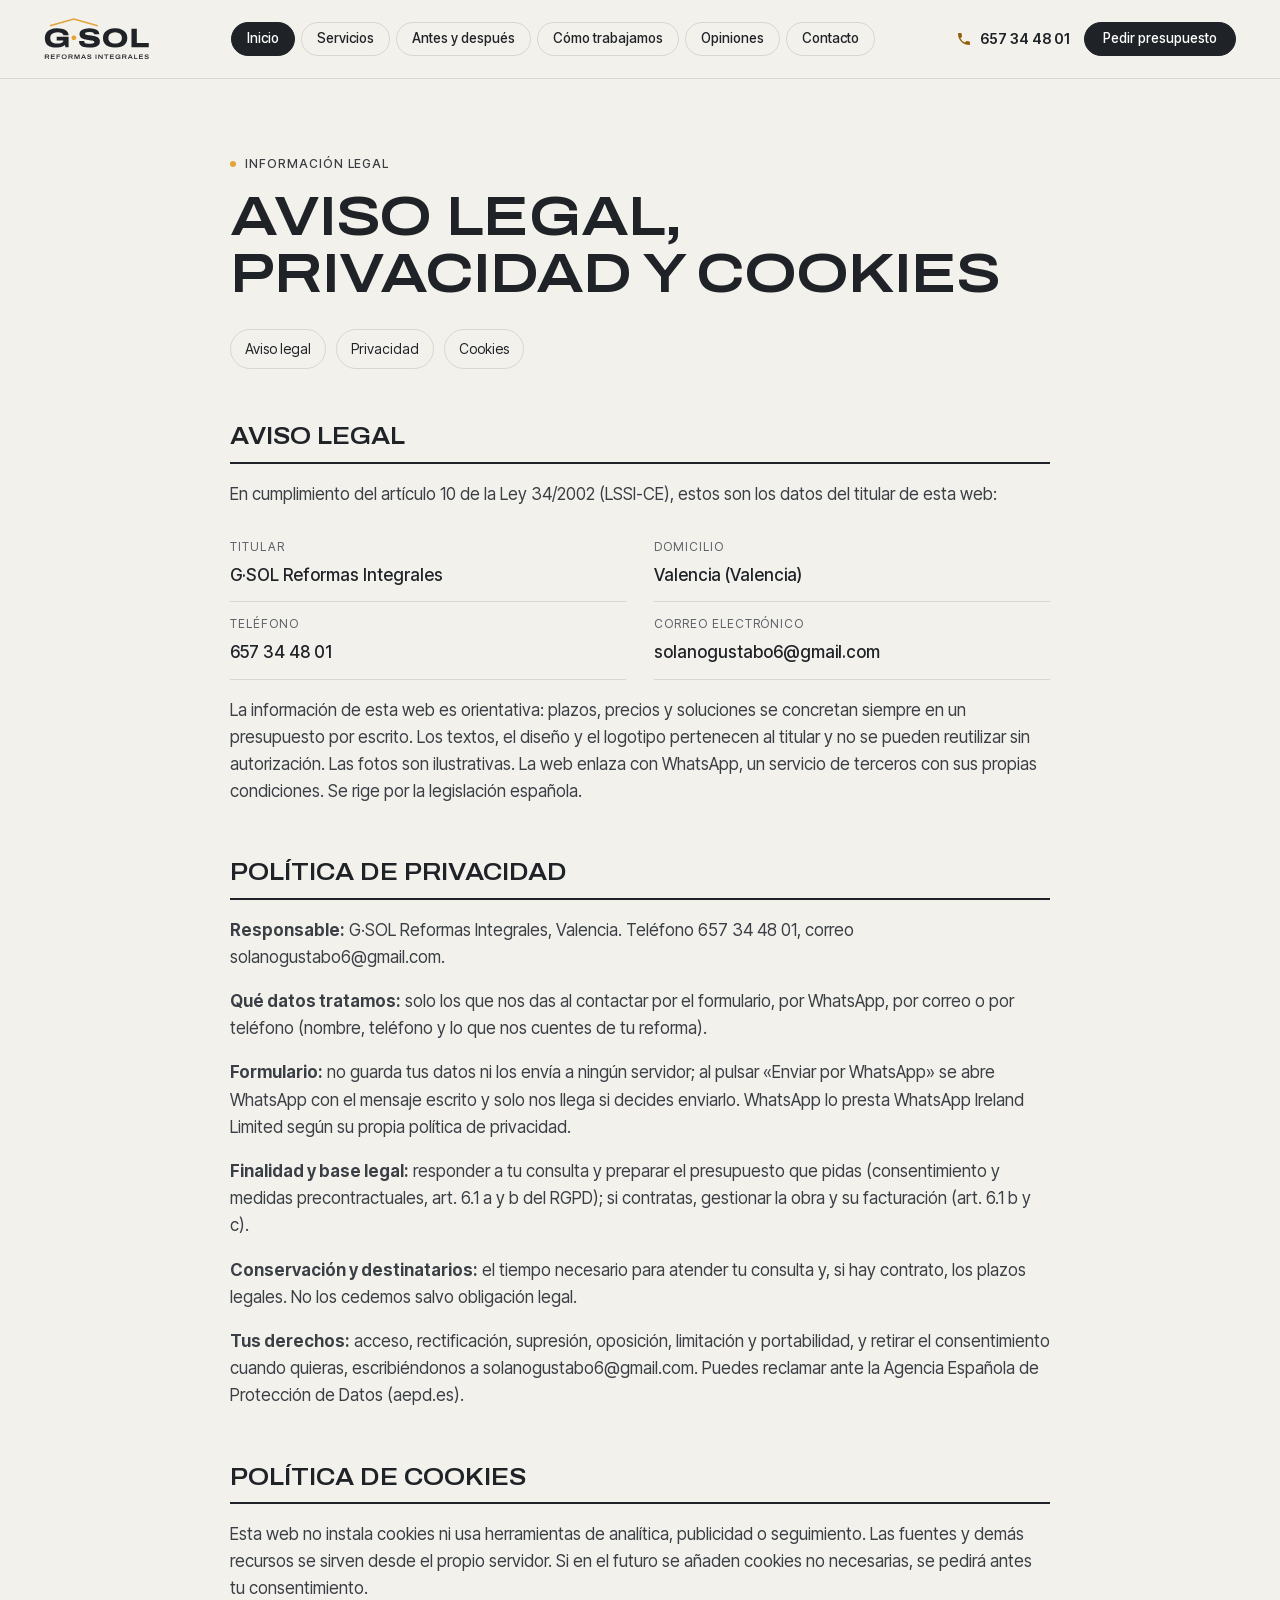
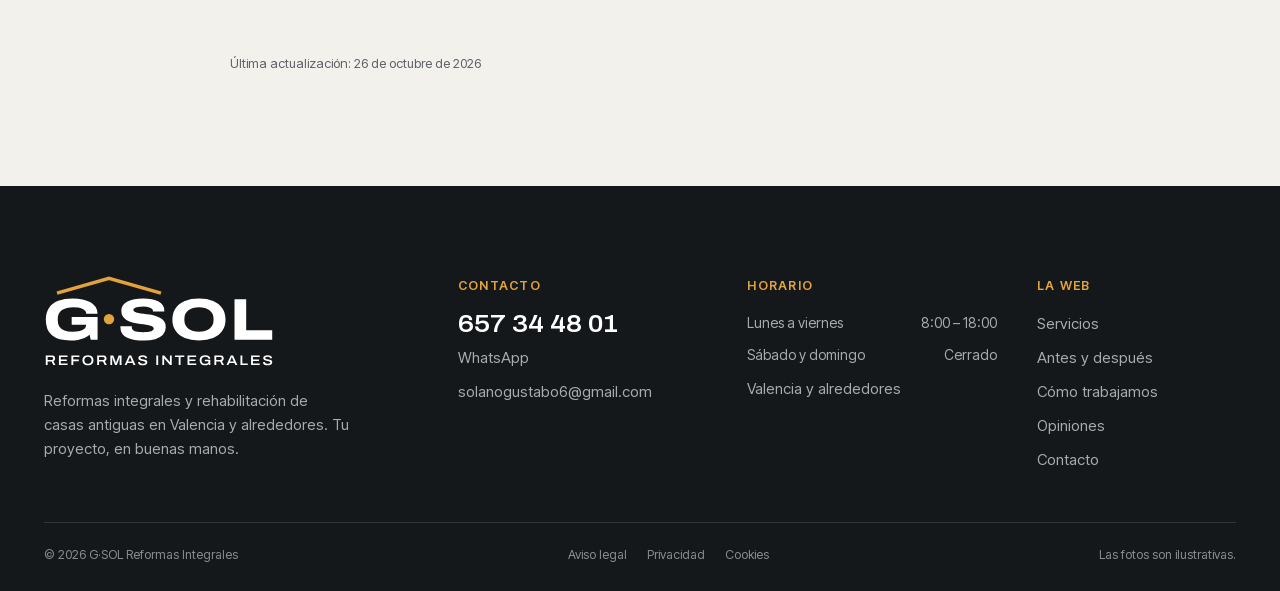
==== commit 9d9e517a: "Hero más rápido: casa y cielo en AVIF, fuentes recortadas y entrada con CSS Co-Authored-By: Claude O" ====
--- a/legal/index.html
+++ b/legal/index.html
@@ -13,7 +13,7 @@
 <link rel="preload" as="font" href="../fonts/archivo-var.woff2" type="font/woff2" crossorigin>
 <link rel="preload" as="font" href="../fonts/inter-tight-var.woff2" type="font/woff2" crossorigin>
 <script>document.documentElement.classList.add('js')</script>
-<link rel="stylesheet" href="../css/main.css?v=mvpdw2lp">
+<link rel="stylesheet" href="../css/main.css?v=mvpegfr2">
 
 </head>
 <body class="sin-hero">
@@ -69,6 +69,6 @@
 <script src="../vendor/ScrollTrigger.min.js" defer></script>
 <script src="../vendor/SplitText.min.js" defer></script>
 <script src="../vendor/lenis.min.js" defer></script>
-<script src="../js/main.js?v=mvpdw2lp" defer></script>
+<script src="../js/main.js?v=mvpegfr2" defer></script>
 </body>
 </html>
--- a/css/main.css
+++ b/css/main.css
@@ -1,7 +1,6 @@
-@font-face { font-family: 'Archivo'; src: url(../fonts/archivo-var.woff2) format('woff2'); font-weight: 100 900; font-stretch: 62% 125%; font-style: normal; font-display: swap; }
-@font-face { font-family: 'Inter Tight'; src: url(../fonts/inter-tight-var.woff2) format('woff2'); font-weight: 100 900; font-style: normal; font-display: swap; }
-@font-face { font-family: 'Newsreader'; src: url(../fonts/newsreader-var.woff2) format('woff2'); font-weight: 200 800; font-style: normal; font-display: swap; }
-@font-face { font-family: 'Newsreader'; src: url(../fonts/newsreader-italic-var.woff2) format('woff2'); font-weight: 200 800; font-style: italic; font-display: swap; }
+@font-face { font-family: 'Archivo'; src: url(../fonts/archivo-var.woff2) format('woff2'); font-weight: 300 800; font-stretch: 100% 125%; font-style: normal; font-display: swap; }
+@font-face { font-family: 'Inter Tight'; src: url(../fonts/inter-tight-var.woff2) format('woff2'); font-weight: 400 650; font-style: normal; font-display: swap; }
+@font-face { font-family: 'Newsreader'; src: url(../fonts/newsreader-italic-var.woff2) format('woff2'); font-weight: 300 500; font-style: italic; font-display: swap; }
 
 /* G·SOL Reformas Integrales (Valencia). Paleta de casa antigua rehabilitada: pizarra (tejados y forja), cal (paredes encaladas),
    piedra (muros) y el oro del sol del nombre como único acento. Titulares anchos en Archivo, matiz en Newsreader cursiva. */
@@ -20,6 +19,7 @@
 html.lenis, html.lenis body { height: auto; }
 body { margin: 0; background: var(--cal); color: var(--pizarra); font: 400 17px/1.6 var(--txt); -webkit-font-smoothing: antialiased; text-rendering: optimizeLegibility; }
 img, svg { display: block; max-width: 100%; }
+picture { display: contents; } /* la <img> se comporta como hija directa de su caja */
 a { color: inherit; text-decoration: none; }
 button, input, select, textarea { font: inherit; color: inherit; }
 :focus-visible { outline: 2px solid var(--sol); outline-offset: 3px; }
@@ -119,6 +119,19 @@
 .hero__casa .ph { background: linear-gradient(0deg, rgba(21, 24, 27, .55), rgba(21, 24, 27, 0) 40%); }
 .hero__pie { position: absolute; z-index: 3; left: 0; right: 0; bottom: 22px; display: flex; justify-content: space-between; align-items: center; gap: 16px; }
 .hero__lugar { font: 500 13.5px/1 var(--txt); color: #fff; text-shadow: 0 1px 10px rgba(0, 0, 0, .4); }
+/* entrada del hero con CSS: empieza en el primer pintado, sin esperar a que cargue el JS.
+   Las letras suben una a una; la casa y el cielo aparecen en cuanto terminan de bajar (clase «cargada») */
+@keyframes sube { from { opacity: 0; transform: translateY(70%); } }
+@keyframes aparece { from { opacity: 0; transform: translateY(16px); } }
+@keyframes llega-casa { from { opacity: 0; transform: translateY(5%) scale(1.04); } }
+@keyframes funde { from { opacity: 0; } }
+.js .gig { transform-box: fill-box; animation: sube 1.5s var(--suave) .1s backwards; }
+.js .gig:nth-child(2) { animation-delay: .2s; } .js .gig:nth-child(3) { animation-delay: .3s; }
+.js .hero__micro > *, .js .hero__pie { animation: aparece 1s var(--suave) .45s backwards; }
+.js .hero__micro > :nth-child(2) { animation-delay: .52s; } .js .hero__micro > :nth-child(3) { animation-delay: .59s; } .js .hero__pie { animation-delay: .7s; }
+.js .hero__casa img:not(.cargada), .js .hero__cielo img:not(.cargada) { opacity: 0; }
+.js .hero__casa img.cargada { animation: llega-casa 1.6s var(--suave) backwards; }
+.js .hero__cielo img.cargada { animation: funde .9s ease backwards; }
 
 /* sobre nosotros (tipo «Stunning architecture…»): frase grande con cursivas, casco recortado y cifras */
 .intro { padding: clamp(80px, 10vw, 140px) 0 clamp(60px, 7vw, 100px); background: var(--blanco); overflow: hidden; }
